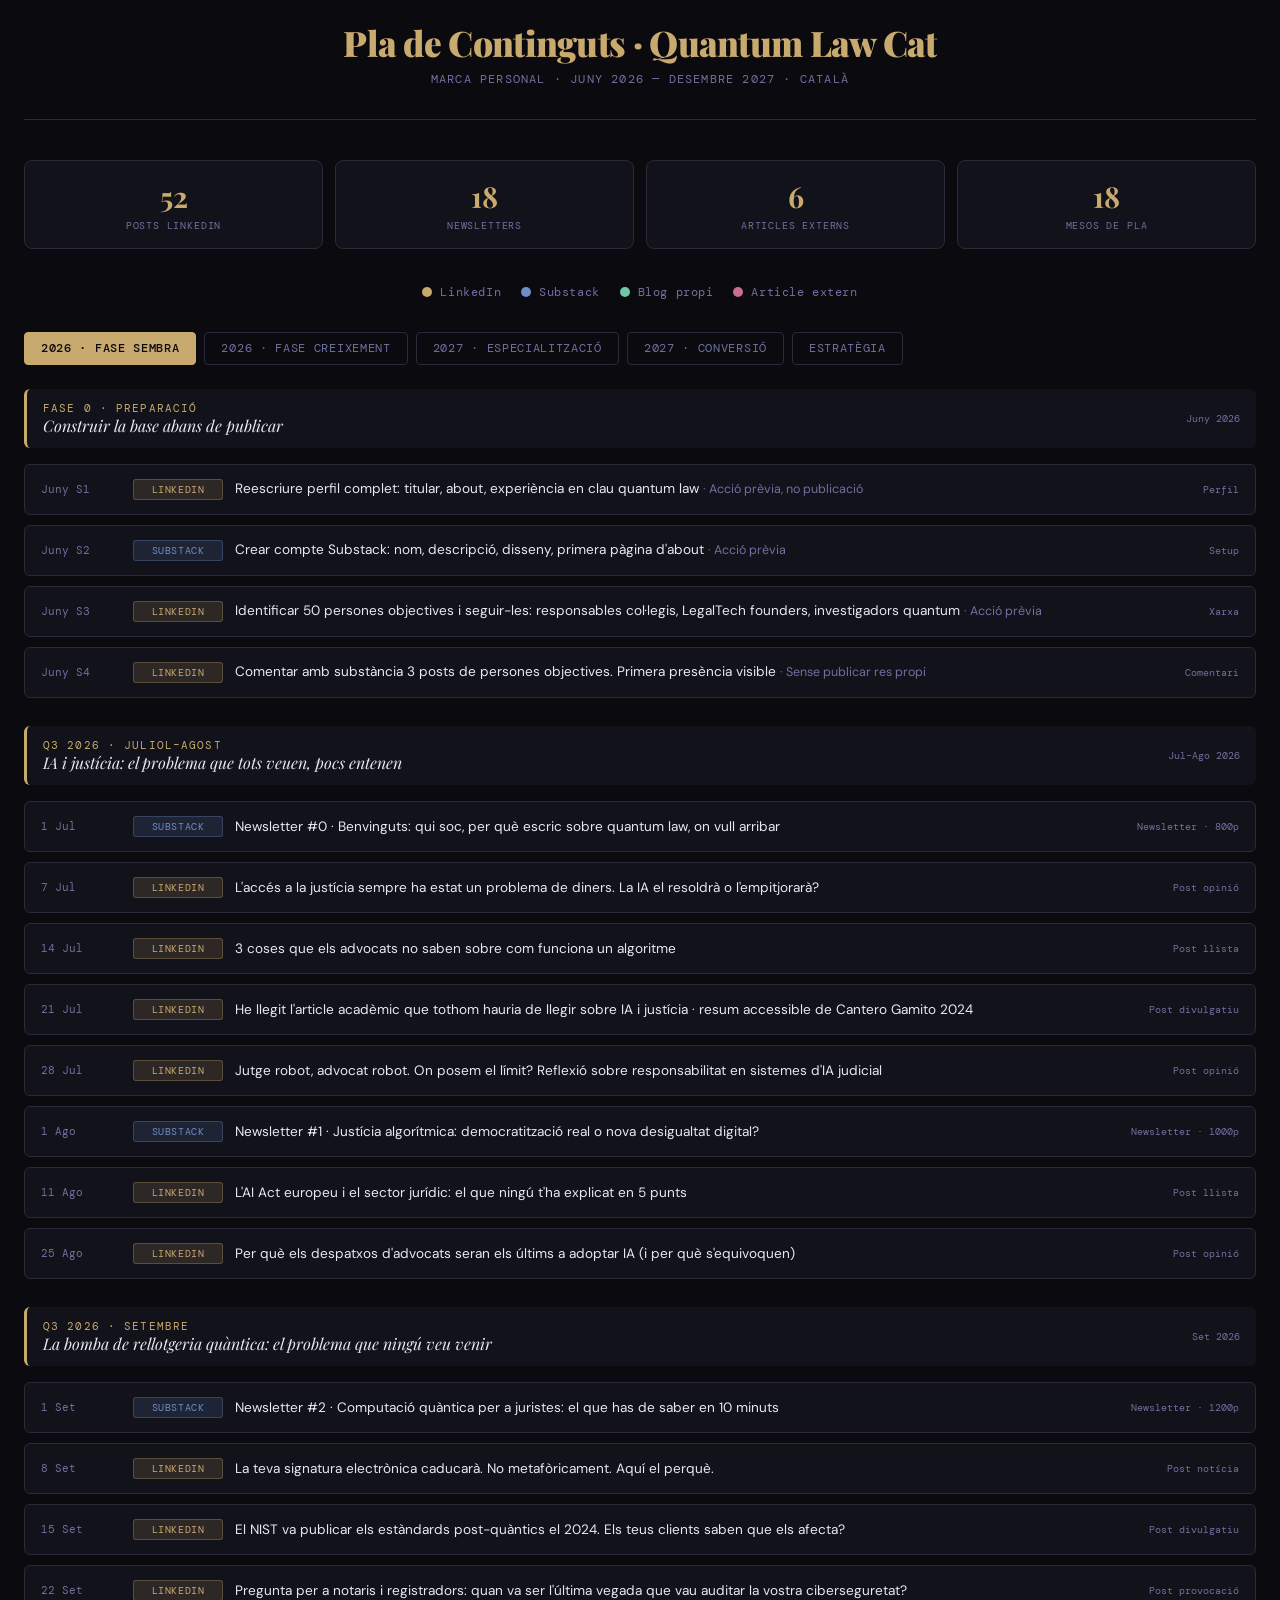
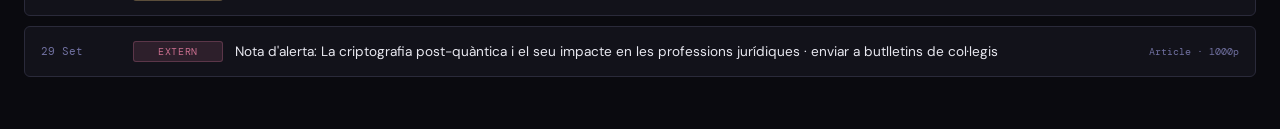
==== index.html @ 70b4c576 "Create index.html" ====
<!DOCTYPE html>
<html lang="ca">
<head>
<meta charset="UTF-8">
<style>
  @import url('https://fonts.googleapis.com/css2?family=Playfair+Display:wght@400;700;900&family=DM+Mono:wght@300;400;500&family=DM+Sans:wght@300;400;500&display=swap');

  :root {
    --bg: #0a0a0f;
    --surface: #12121a;
    --surface2: #1a1a26;
    --border: #2a2a3a;
    --accent: #c8a96e;
    --accent2: #6e8ec8;
    --accent3: #6ec8a9;
    --text: #e8e8f0;
    --text-muted: #7070a0;
    --li: #c8a96e;
    --sub: #6e8ec8;
    --blog: #6ec8a9;
    --ext: #c86e8e;
  }

  * { box-sizing: border-box; margin: 0; padding: 0; }

  body {
    background: var(--bg);
    color: var(--text);
    font-family: 'DM Sans', sans-serif;
    min-height: 100vh;
    padding: 24px;
  }

  .header {
    text-align: center;
    margin-bottom: 40px;
    padding-bottom: 32px;
    border-bottom: 1px solid var(--border);
  }

  .header h1 {
    font-family: 'Playfair Display', serif;
    font-size: 2.2rem;
    font-weight: 900;
    color: var(--accent);
    letter-spacing: -0.02em;
    line-height: 1.1;
  }

  .header p {
    font-family: 'DM Mono', monospace;
    font-size: 0.75rem;
    color: var(--text-muted);
    margin-top: 8px;
    letter-spacing: 0.1em;
    text-transform: uppercase;
  }

  /* LEGEND */
  .legend {
    display: flex;
    gap: 20px;
    flex-wrap: wrap;
    justify-content: center;
    margin-bottom: 32px;
  }

  .legend-item {
    display: flex;
    align-items: center;
    gap: 8px;
    font-family: 'DM Mono', monospace;
    font-size: 0.72rem;
    color: var(--text-muted);
    letter-spacing: 0.05em;
  }

  .legend-dot {
    width: 10px;
    height: 10px;
    border-radius: 50%;
  }

  /* STATS BAR */
  .stats {
    display: grid;
    grid-template-columns: repeat(4, 1fr);
    gap: 12px;
    margin-bottom: 36px;
  }

  .stat {
    background: var(--surface);
    border: 1px solid var(--border);
    border-radius: 8px;
    padding: 16px;
    text-align: center;
  }

  .stat-num {
    font-family: 'Playfair Display', serif;
    font-size: 1.8rem;
    font-weight: 700;
    color: var(--accent);
  }

  .stat-label {
    font-family: 'DM Mono', monospace;
    font-size: 0.65rem;
    color: var(--text-muted);
    text-transform: uppercase;
    letter-spacing: 0.08em;
    margin-top: 4px;
  }

  /* TABS */
  .tabs {
    display: flex;
    gap: 8px;
    margin-bottom: 24px;
    flex-wrap: wrap;
  }

  .tab {
    font-family: 'DM Mono', monospace;
    font-size: 0.72rem;
    padding: 8px 16px;
    border-radius: 4px;
    border: 1px solid var(--border);
    background: transparent;
    color: var(--text-muted);
    cursor: pointer;
    letter-spacing: 0.06em;
    text-transform: uppercase;
    transition: all 0.2s;
  }

  .tab:hover { border-color: var(--accent); color: var(--accent); }
  .tab.active { background: var(--accent); color: var(--bg); border-color: var(--accent); font-weight: 500; }

  /* CONTENT */
  .content { display: none; }
  .content.active { display: block; }

  /* QUARTER BLOCK */
  .quarter {
    margin-bottom: 28px;
  }

  .quarter-header {
    display: flex;
    align-items: center;
    gap: 12px;
    margin-bottom: 16px;
    padding: 12px 16px;
    background: var(--surface);
    border-radius: 6px;
    border-left: 3px solid var(--accent);
  }

  .quarter-label {
    font-family: 'DM Mono', monospace;
    font-size: 0.7rem;
    color: var(--accent);
    text-transform: uppercase;
    letter-spacing: 0.1em;
  }

  .quarter-theme {
    font-family: 'Playfair Display', serif;
    font-size: 1rem;
    color: var(--text);
    font-style: italic;
  }

  .quarter-dates {
    font-family: 'DM Mono', monospace;
    font-size: 0.65rem;
    color: var(--text-muted);
    margin-left: auto;
  }

  /* CONTENT GRID */
  .items-grid {
    display: grid;
    gap: 10px;
  }

  .item {
    background: var(--surface);
    border: 1px solid var(--border);
    border-radius: 6px;
    padding: 14px 16px;
    display: grid;
    grid-template-columns: 80px 90px 1fr auto;
    align-items: center;
    gap: 12px;
    transition: border-color 0.2s;
    cursor: default;
  }

  .item:hover { border-color: var(--accent2); }

  .item-date {
    font-family: 'DM Mono', monospace;
    font-size: 0.68rem;
    color: var(--text-muted);
    white-space: nowrap;
  }

  .channel-badge {
    font-family: 'DM Mono', monospace;
    font-size: 0.62rem;
    padding: 3px 8px;
    border-radius: 3px;
    text-transform: uppercase;
    letter-spacing: 0.06em;
    white-space: nowrap;
    text-align: center;
  }

  .ch-li { background: rgba(200,169,110,0.15); color: var(--li); border: 1px solid rgba(200,169,110,0.3); }
  .ch-sub { background: rgba(110,142,200,0.15); color: var(--sub); border: 1px solid rgba(110,142,200,0.3); }
  .ch-blog { background: rgba(110,200,169,0.15); color: var(--blog); border: 1px solid rgba(110,200,169,0.3); }
  .ch-ext { background: rgba(200,110,142,0.15); color: var(--ext); border: 1px solid rgba(200,110,142,0.3); }

  .item-title {
    font-size: 0.85rem;
    color: var(--text);
    line-height: 1.4;
  }

  .item-title em {
    font-style: normal;
    color: var(--text-muted);
    font-size: 0.78rem;
  }

  .format-tag {
    font-family: 'DM Mono', monospace;
    font-size: 0.6rem;
    color: var(--text-muted);
    text-align: right;
    white-space: nowrap;
  }

  /* STRATEGY VIEW */
  .strategy-grid {
    display: grid;
    grid-template-columns: 1fr 1fr;
    gap: 16px;
    margin-bottom: 24px;
  }

  .strategy-card {
    background: var(--surface);
    border: 1px solid var(--border);
    border-radius: 8px;
    padding: 20px;
  }

  .strategy-card h3 {
    font-family: 'Playfair Display', serif;
    font-size: 1rem;
    color: var(--accent);
    margin-bottom: 12px;
  }

  .strategy-card ul {
    list-style: none;
    display: flex;
    flex-direction: column;
    gap: 8px;
  }

  .strategy-card ul li {
    font-size: 0.82rem;
    color: var(--text);
    padding-left: 16px;
    position: relative;
    line-height: 1.5;
  }

  .strategy-card ul li::before {
    content: '→';
    position: absolute;
    left: 0;
    color: var(--accent);
    font-size: 0.75rem;
  }

  .time-block {
    background: var(--surface);
    border: 1px solid var(--border);
    border-radius: 8px;
    padding: 20px;
    margin-bottom: 16px;
  }

  .time-block h3 {
    font-family: 'Playfair Display', serif;
    font-size: 1rem;
    color: var(--accent2);
    margin-bottom: 14px;
  }

  .time-row {
    display: flex;
    align-items: center;
    gap: 12px;
    padding: 8px 0;
    border-bottom: 1px solid var(--border);
  }

  .time-row:last-child { border-bottom: none; }

  .time-day {
    font-family: 'DM Mono', monospace;
    font-size: 0.7rem;
    color: var(--accent);
    width: 80px;
    text-transform: uppercase;
    letter-spacing: 0.06em;
  }

  .time-task {
    font-size: 0.82rem;
    color: var(--text);
    flex: 1;
  }

  .time-hours {
    font-family: 'DM Mono', monospace;
    font-size: 0.68rem;
    color: var(--text-muted);
  }

  .funnel {
    background: var(--surface);
    border: 1px solid var(--border);
    border-radius: 8px;
    padding: 20px;
  }

  .funnel h3 {
    font-family: 'Playfair Display', serif;
    font-size: 1rem;
    color: var(--accent3);
    margin-bottom: 16px;
  }

  .funnel-step {
    display: flex;
    align-items: center;
    gap: 12px;
    padding: 10px 0;
  }

  .funnel-num {
    font-family: 'DM Mono', monospace;
    font-size: 0.65rem;
    color: var(--accent);
    width: 24px;
    height: 24px;
    border: 1px solid var(--accent);
    border-radius: 50%;
    display: flex;
    align-items: center;
    justify-content: center;
    flex-shrink: 0;
  }

  .funnel-text {
    font-size: 0.82rem;
    color: var(--text);
    line-height: 1.4;
  }

  .funnel-text span {
    color: var(--text-muted);
    font-size: 0.75rem;
    display: block;
  }

  .funnel-arrow {
    text-align: center;
    color: var(--text-muted);
    font-size: 0.8rem;
    padding: 2px 0 2px 36px;
  }

  @media (max-width: 700px) {
    .item { grid-template-columns: 1fr; gap: 6px; }
    .stats { grid-template-columns: repeat(2, 1fr); }
    .strategy-grid { grid-template-columns: 1fr; }
    .header h1 { font-size: 1.5rem; }
    .quarter-dates { display: none; }
  }
</style>
</head>
<body>

<div class="header">
  <h1>Pla de Continguts · Quantum Law Cat</h1>
  <p>Marca Personal · Juny 2026 — Desembre 2027 · Català</p>
</div>

<div class="stats">
  <div class="stat">
    <div class="stat-num">52</div>
    <div class="stat-label">Posts LinkedIn</div>
  </div>
  <div class="stat">
    <div class="stat-num">18</div>
    <div class="stat-label">Newsletters</div>
  </div>
  <div class="stat">
    <div class="stat-num">6</div>
    <div class="stat-label">Articles externs</div>
  </div>
  <div class="stat">
    <div class="stat-num">18</div>
    <div class="stat-label">Mesos de pla</div>
  </div>
</div>

<div class="legend">
  <div class="legend-item"><div class="legend-dot" style="background:var(--li)"></div>LinkedIn</div>
  <div class="legend-item"><div class="legend-dot" style="background:var(--sub)"></div>Substack</div>
  <div class="legend-item"><div class="legend-dot" style="background:var(--blog)"></div>Blog propi</div>
  <div class="legend-item"><div class="legend-dot" style="background:var(--ext)"></div>Article extern</div>
</div>

<div class="tabs">
  <button class="tab active" onclick="showTab('2026a')">2026 · Fase Sembra</button>
  <button class="tab" onclick="showTab('2026b')">2026 · Fase Creixement</button>
  <button class="tab" onclick="showTab('2027a')">2027 · Especialització</button>
  <button class="tab" onclick="showTab('2027b')">2027 · Conversió</button>
  <button class="tab" onclick="showTab('estrategia')">Estratègia</button>
</div>

<!-- TAB 2026a -->
<div id="tab-2026a" class="content active">

  <div class="quarter">
    <div class="quarter-header">
      <div>
        <div class="quarter-label">Fase 0 · Preparació</div>
        <div class="quarter-theme">Construir la base abans de publicar</div>
      </div>
      <div class="quarter-dates">Juny 2026</div>
    </div>
    <div class="items-grid">
      <div class="item">
        <div class="item-date">Juny S1</div>
        <div class="channel-badge ch-li">LinkedIn</div>
        <div class="item-title">Reescriure perfil complet: titular, about, experiència en clau quantum law <em>· Acció prèvia, no publicació</em></div>
        <div class="format-tag">Perfil</div>
      </div>
      <div class="item">
        <div class="item-date">Juny S2</div>
        <div class="channel-badge ch-sub">Substack</div>
        <div class="item-title">Crear compte Substack: nom, descripció, disseny, primera pàgina d'about <em>· Acció prèvia</em></div>
        <div class="format-tag">Setup</div>
      </div>
      <div class="item">
        <div class="item-date">Juny S3</div>
        <div class="channel-badge ch-li">LinkedIn</div>
        <div class="item-title">Identificar 50 persones objectives i seguir-les: responsables col·legis, LegalTech founders, investigadors quantum <em>· Acció prèvia</em></div>
        <div class="format-tag">Xarxa</div>
      </div>
      <div class="item">
        <div class="item-date">Juny S4</div>
        <div class="channel-badge ch-li">LinkedIn</div>
        <div class="item-title">Comentar amb substància 3 posts de persones objectives. Primera presència visible <em>· Sense publicar res propi</em></div>
        <div class="format-tag">Comentari</div>
      </div>
    </div>
  </div>

  <div class="quarter">
    <div class="quarter-header">
      <div>
        <div class="quarter-label">Q3 2026 · Juliol–Agost</div>
        <div class="quarter-theme">IA i justícia: el problema que tots veuen, pocs entenen</div>
      </div>
      <div class="quarter-dates">Jul–Ago 2026</div>
    </div>
    <div class="items-grid">
      <div class="item">
        <div class="item-date">1 Jul</div>
        <div class="channel-badge ch-sub">Substack</div>
        <div class="item-title">Newsletter #0 · Benvinguts: qui soc, per què escric sobre quantum law, on vull arribar</div>
        <div class="format-tag">Newsletter · 800p</div>
      </div>
      <div class="item">
        <div class="item-date">7 Jul</div>
        <div class="channel-badge ch-li">LinkedIn</div>
        <div class="item-title">L'accés a la justícia sempre ha estat un problema de diners. La IA el resoldrà o l'empitjorarà?</div>
        <div class="format-tag">Post opinió</div>
      </div>
      <div class="item">
        <div class="item-date">14 Jul</div>
        <div class="channel-badge ch-li">LinkedIn</div>
        <div class="item-title">3 coses que els advocats no saben sobre com funciona un algoritme</div>
        <div class="format-tag">Post llista</div>
      </div>
      <div class="item">
        <div class="item-date">21 Jul</div>
        <div class="channel-badge ch-li">LinkedIn</div>
        <div class="item-title">He llegit l'article acadèmic que tothom hauria de llegir sobre IA i justícia · resum accessible de Cantero Gamito 2024</div>
        <div class="format-tag">Post divulgatiu</div>
      </div>
      <div class="item">
        <div class="item-date">28 Jul</div>
        <div class="channel-badge ch-li">LinkedIn</div>
        <div class="item-title">Jutge robot, advocat robot. On posem el límit? Reflexió sobre responsabilitat en sistemes d'IA judicial</div>
        <div class="format-tag">Post opinió</div>
      </div>
      <div class="item">
        <div class="item-date">1 Ago</div>
        <div class="channel-badge ch-sub">Substack</div>
        <div class="item-title">Newsletter #1 · Justícia algorítmica: democratització real o nova desigualtat digital?</div>
        <div class="format-tag">Newsletter · 1000p</div>
      </div>
      <div class="item">
        <div class="item-date">11 Ago</div>
        <div class="channel-badge ch-li">LinkedIn</div>
        <div class="item-title">L'AI Act europeu i el sector jurídic: el que ningú t'ha explicat en 5 punts</div>
        <div class="format-tag">Post llista</div>
      </div>
      <div class="item">
        <div class="item-date">25 Ago</div>
        <div class="channel-badge ch-li">LinkedIn</div>
        <div class="item-title">Per què els despatxos d'advocats seran els últims a adoptar IA (i per què s'equivoquen)</div>
        <div class="format-tag">Post opinió</div>
      </div>
    </div>
  </div>

  <div class="quarter">
    <div class="quarter-header">
      <div>
        <div class="quarter-label">Q3 2026 · Setembre</div>
        <div class="quarter-theme">La bomba de rellotgeria quàntica: el problema que ningú veu venir</div>
      </div>
      <div class="quarter-dates">Set 2026</div>
    </div>
    <div class="items-grid">
      <div class="item">
        <div class="item-date">1 Set</div>
        <div class="channel-badge ch-sub">Substack</div>
        <div class="item-title">Newsletter #2 · Computació quàntica per a juristes: el que has de saber en 10 minuts</div>
        <div class="format-tag">Newsletter · 1200p</div>
      </div>
      <div class="item">
        <div class="item-date">8 Set</div>
        <div class="channel-badge ch-li">LinkedIn</div>
        <div class="item-title">La teva signatura electrònica caducarà. No metafòricament. Aquí el perquè.</div>
        <div class="format-tag">Post notícia</div>
      </div>
      <div class="item">
        <div class="item-date">15 Set</div>
        <div class="channel-badge ch-li">LinkedIn</div>
        <div class="item-title">El NIST va publicar els estàndards post-quàntics el 2024. Els teus clients saben que els afecta?</div>
        <div class="format-tag">Post divulgatiu</div>
      </div>
      <div class="item">
        <div class="item-date">22 Set</div>
        <div class="channel-badge ch-li">LinkedIn</div>
        <div class="item-title">Pregunta per a notaris i registradors: quan va ser l'última vegada que vau auditar la vostra ciberseguretat?</div>
        <div class="format-tag">Post provocació</div>
      </div>
      <div class="item">
        <div class="item-date">29 Set</div>
        <div class="channel-badge ch-ext">Extern</div>
        <div class="item-title">Nota d'alerta: La criptografia post-quàntica i el seu impacte en les professions jurídiques · enviar a butlletins de col·legis</div>
        <div class="format-tag">Article · 1000p</div>
      </div>
    </div>
  </div>

</div>

<!-- TAB 2026b -->
<div id="tab-2026b" class="content">

  <div class="quarter">
    <div class="quarter-header">
      <div>
        <div class="quarter-label">Q4 2026 · Octubre–Novembre</div>
        <div class="quarter-theme">Regulació europea i el marc que ningú ha connectat</div>
      </div>
      <div class="quarter-dates">Oct–Nov 2026</div>
    </div>
    <div class="items-grid">
      <div class="item">
        <div class="item-date">1 Oct</div>
        <div class="channel-badge ch-sub">Substack</div>
        <div class="item-title">Newsletter #3 · eIDAS 2.0 i la identitat digital post-quàntica: el reglament que ja prepara el futur</div>
        <div class="format-tag">Newsletter · 1200p</div>
      </div>
      <div class="item">
        <div class="item-date">6 Oct</div>
        <div class="channel-badge ch-li">LinkedIn</div>
        <div class="item-title">eIDAS 2.0 és la preparació regulatòria per al món post-quàntic. Gairebé ningú ho ha connectat.</div>
        <div class="format-tag">Post opinió</div>
      </div>
      <div class="item">
        <div class="item-date">13 Oct</div>
        <div class="channel-badge ch-li">LinkedIn</div>
        <div class="item-title">L'AI Act no parla de computació quàntica. És un error legislatiu o una oportunitat?</div>
        <div class="format-tag">Post opinió</div>
      </div>
      <div class="item">
        <div class="item-date">20 Oct</div>
        <div class="channel-badge ch-li">LinkedIn</div>
        <div class="item-title">5 startups LegalTech que no existeixen encara però haurien d'existir el 2030</div>
        <div class="format-tag">Post llista</div>
      </div>
      <div class="item">
        <div class="item-date">27 Oct</div>
        <div class="channel-badge ch-blog">Blog</div>
        <div class="item-title">Llançament blog propi · primer article: recopilació dels millors posts del Q3 2026 amb context ampliat</div>
        <div class="format-tag">Blog · 1500p</div>
      </div>
      <div class="item">
        <div class="item-date">1 Nov</div>
        <div class="channel-badge ch-sub">Substack</div>
        <div class="item-title">Newsletter #4 · Models de negoci en LegalTech quàntic: on són els diners i qui els trobarà</div>
        <div class="format-tag">Newsletter · 1200p</div>
      </div>
      <div class="item">
        <div class="item-date">10 Nov</div>
        <div class="channel-badge ch-li">LinkedIn</div>
        <div class="item-title">Litigation finance i computació quàntica: el futur de les inversions en litigis que ningú discuteix</div>
        <div class="format-tag">Post divulgatiu</div>
      </div>
      <div class="item">
        <div class="item-date">17 Nov</div>
        <div class="channel-badge ch-li">LinkedIn</div>
        <div class="item-title">La primera firma que ofereixi auditoria post-quàntica guanyarà 10 anys de ventatge competitiu</div>
        <div class="format-tag">Post predicció</div>
      </div>
      <div class="item">
        <div class="item-date">24 Nov</div>
        <div class="channel-badge ch-ext">Extern</div>
        <div class="item-title">Buits regulatoris en la transició post-quàntica europea · enviar a IDP, revistes jurídiques digitals</div>
        <div class="format-tag">Article · 1500p</div>
      </div>
    </div>
  </div>

  <div class="quarter">
    <div class="quarter-header">
      <div>
        <div class="quarter-label">Q4 2026 · Desembre</div>
        <div class="quarter-theme">Balanç i projecció: tancar l'any amb autoritat</div>
      </div>
      <div class="quarter-dates">Des 2026</div>
    </div>
    <div class="items-grid">
      <div class="item">
        <div class="item-date">1 Des</div>
        <div class="channel-badge ch-sub">Substack</div>
        <div class="item-title">Newsletter #5 · 2026 en quantum law: les 5 notícies que han canviat el sector jurídic sense que ningú se n'hagi adonat</div>
        <div class="format-tag">Newsletter · 1000p</div>
      </div>
      <div class="item">
        <div class="item-date">8 Des</div>
        <div class="channel-badge ch-li">LinkedIn</div>
        <div class="item-title">Advocat o tecnòleg? La pregunta equivocada per al 2030. El perfil que realment necessita el mercat.</div>
        <div class="format-tag">Post opinió</div>
      </div>
      <div class="item">
        <div class="item-date">15 Des</div>
        <div class="channel-badge ch-li">LinkedIn</div>
        <div class="item-title">6 mesos publicant sobre quantum law en català: el que he après sobre l'estat real del sector</div>
        <div class="format-tag">Post reflexió</div>
      </div>
      <div class="item">
        <div class="item-date">22 Des</div>
        <div class="channel-badge ch-blog">Blog</div>
        <div class="item-title">Article resum anual: Quantum Law 2026 · el mapa complet del que ha passat i el que vindrà</div>
        <div class="format-tag">Blog · 2000p</div>
      </div>
    </div>
  </div>

</div>

<!-- TAB 2027a -->
<div id="tab-2027a" class="content">

  <div class="quarter">
    <div class="quarter-header">
      <div>
        <div class="quarter-label">Q1 2027 · Gener–Març</div>
        <div class="quarter-theme">Casos pràctics i storytelling: exemples reals, no teoria</div>
      </div>
      <div class="quarter-dates">Gen–Mar 2027</div>
    </div>
    <div class="items-grid">
      <div class="item">
        <div class="item-date">5 Gen</div>
        <div class="channel-badge ch-sub">Substack</div>
        <div class="item-title">Newsletter #6 · Prediccions quantum law per al 2027: el que passarà i el que no passarà</div>
        <div class="format-tag">Newsletter · 1200p</div>
      </div>
      <div class="item">
        <div class="item-date">12 Gen</div>
        <div class="channel-badge ch-li">LinkedIn</div>
        <div class="item-title">Cas pràctic: com hauria canviat un gran concurs de creditors si hi hagués hagut due diligence quàntica</div>
        <div class="format-tag">Post cas pràctic</div>
      </div>
      <div class="item">
        <div class="item-date">19 Gen</div>
        <div class="channel-badge ch-li">LinkedIn</div>
        <div class="item-title">Vaig parlar amb un investigador de quantum computing del BSC. Aquí el que em va dir sobre el dret.</div>
        <div class="format-tag">Post entrevista</div>
      </div>
      <div class="item">
        <div class="item-date">26 Gen</div>
        <div class="channel-badge ch-li">LinkedIn</div>
        <div class="item-title">El registre de la propietat és el servei públic més vulnerable a la computació quàntica. Cap debat.</div>
        <div class="format-tag">Post tesi</div>
      </div>
      <div class="item">
        <div class="item-date">2 Feb</div>
        <div class="channel-badge ch-sub">Substack</div>
        <div class="item-title">Newsletter #7 · Cas pràctic complet: auditoria post-quàntica d'un despatx fictici pas a pas</div>
        <div class="format-tag">Newsletter · 1500p</div>
      </div>
      <div class="item">
        <div class="item-date">9 Feb</div>
        <div class="channel-badge ch-li">LinkedIn</div>
        <div class="item-title">Detecció de blanqueig de capitals amb computació quàntica: el futur del compliance financer</div>
        <div class="format-tag">Post divulgatiu</div>
      </div>
      <div class="item">
        <div class="item-date">23 Feb</div>
        <div class="channel-badge ch-ext">Extern</div>
        <div class="item-title">Article co-escrit amb investigador tècnic · primera col·laboració acadèmica formal · enviar a think tank o revista indexada</div>
        <div class="format-tag">Article · 2000p</div>
      </div>
      <div class="item">
        <div class="item-date">1 Mar</div>
        <div class="channel-badge ch-sub">Substack</div>
        <div class="item-title">Newsletter #8 · Quantum law a Europa: mapa de qui fa què i on hi ha els forats d'oportunitat</div>
        <div class="format-tag">Newsletter · 1200p</div>
      </div>
      <div class="item">
        <div class="item-date">15 Mar</div>
        <div class="channel-badge ch-li">LinkedIn</div>
        <div class="item-title">Smart contracts i computació quàntica: quan la seguretat del codi ja no depèn del codi</div>
        <div class="format-tag">Post tècnic</div>
      </div>
    </div>
  </div>

  <div class="quarter">
    <div class="quarter-header">
      <div>
        <div class="quarter-label">Q2 2027 · Abril–Juny</div>
        <div class="quarter-theme">Consolidació: primer any complet, primers resultats visibles</div>
      </div>
      <div class="quarter-dates">Abr–Jun 2027</div>
    </div>
    <div class="items-grid">
      <div class="item">
        <div class="item-date">1 Abr</div>
        <div class="channel-badge ch-sub">Substack</div>
        <div class="item-title">Newsletter #9 · Identitat digital sobirana i computació quàntica: el repte dels governs europeus</div>
        <div class="format-tag">Newsletter · 1200p</div>
      </div>
      <div class="item">
        <div class="item-date">7 Abr</div>
        <div class="channel-badge ch-li">LinkedIn</div>
        <div class="item-title">Carta oberta als col·legis d'advocats: per què heu de parlar de risc quàntic als vostres col·legiats ara</div>
        <div class="format-tag">Post carta oberta</div>
      </div>
      <div class="item">
        <div class="item-date">14 Abr</div>
        <div class="channel-badge ch-ext">Extern</div>
        <div class="item-title">Col·laboració amb butlletí d'un col·legi professional · article adaptat sobre risc quàntic per a professionals jurídics</div>
        <div class="format-tag">Article · 1000p</div>
      </div>
      <div class="item">
        <div class="item-date">1 Mai</div>
        <div class="channel-badge ch-sub">Substack</div>
        <div class="item-title">Newsletter #10 · Un any publicant sobre quantum law: el que he après i el que canvio</div>
        <div class="format-tag">Newsletter · 1000p</div>
      </div>
      <div class="item">
        <div class="item-date">12 Mai</div>
        <div class="channel-badge ch-li">LinkedIn</div>
        <div class="item-title">Les 3 preguntes que tot soci d'un despatx hauria de fer al seu proveïdor de signatura digital avui</div>
        <div class="format-tag">Post utilitat</div>
      </div>
      <div class="item">
        <div class="item-date">26 Mai</div>
        <div class="channel-badge ch-blog">Blog</div>
        <div class="item-title">Guia completa: Quantum Law per a professionals jurídics · document de referència actualitzable</div>
        <div class="format-tag">Blog · 3000p</div>
      </div>
      <div class="item">
        <div class="item-date">1 Jun</div>
        <div class="channel-badge ch-sub">Substack</div>
        <div class="item-title">Newsletter #11 · Entrevista a fons: perspectiva d'un investigador europeu en criptografia post-quàntica</div>
        <div class="format-tag">Newsletter · 1500p</div>
      </div>
    </div>
  </div>

</div>

<!-- TAB 2027b -->
<div id="tab-2027b" class="content">

  <div class="quarter">
    <div class="quarter-header">
      <div>
        <div class="quarter-label">Q3 2027 · Juliol–Setembre</div>
        <div class="quarter-theme">Pivot cap a consultoria: de creador a professional</div>
      </div>
      <div class="quarter-dates">Jul–Set 2027</div>
    </div>
    <div class="items-grid">
      <div class="item">
        <div class="item-date">1 Jul</div>
        <div class="channel-badge ch-sub">Substack</div>
        <div class="item-title">Newsletter #12 · Quantum law 2027: estat de la qüestió i el que vindrà els propers 24 mesos</div>
        <div class="format-tag">Newsletter · 1500p</div>
      </div>
      <div class="item">
        <div class="item-date">8 Jul</div>
        <div class="channel-badge ch-li">LinkedIn</div>
        <div class="item-title">Anunci: començo a assessorar despatxos i empreses sobre risc quàntic i transició post-quàntica · primer CTA públic</div>
        <div class="format-tag">Post anunci</div>
      </div>
      <div class="item">
        <div class="item-date">15 Jul</div>
        <div class="channel-badge ch-li">LinkedIn</div>
        <div class="item-title">Quin servei concret ofereixo i a qui: auditoria, formació interna, due diligence tecnològic</div>
        <div class="format-tag">Post servei</div>
      </div>
      <div class="item">
        <div class="item-date">1 Ago</div>
        <div class="channel-badge ch-sub">Substack</div>
        <div class="item-title">Newsletter #13 · Primera consultoria: el que he après assessorant un client real (sense revelar dades)</div>
        <div class="format-tag">Newsletter · 1000p</div>
      </div>
      <div class="item">
        <div class="item-date">Set</div>
        <div class="channel-badge ch-ext">Extern</div>
        <div class="item-title">Ponència o participació en jornada LegalTech d'un col·legi professional · objectiu actiu des del Q1 2027</div>
        <div class="format-tag">Esdeveniment</div>
      </div>
    </div>
  </div>

  <div class="quarter">
    <div class="quarter-header">
      <div>
        <div class="quarter-label">Q4 2027 · Octubre–Desembre</div>
        <div class="quarter-theme">Consultoria llançada, startup en disseny</div>
      </div>
      <div class="quarter-dates">Oct–Des 2027</div>
    </div>
    <div class="items-grid">
      <div class="item">
        <div class="item-date">Oct</div>
        <div class="channel-badge ch-sub">Substack</div>
        <div class="item-title">Newsletter #14–16 · Sèrie: Els 3 errors que cometen els despatxos davant el risc quàntic · una per mes</div>
        <div class="format-tag">Sèrie · 3 entregues</div>
      </div>
      <div class="item">
        <div class="item-date">Nov</div>
        <div class="channel-badge ch-li">LinkedIn</div>
        <div class="item-title">Contingut regular 2 posts/setmana + casos reals anonimitzats de la consultoria com a contingut</div>
        <div class="format-tag">Cadència regular</div>
      </div>
      <div class="item">
        <div class="item-date">Des</div>
        <div class="channel-badge ch-ext">Extern</div>
        <div class="item-title">Article anual de referència · Quantum Law a Catalunya 2027 · enviar a El Nacional, VilaWeb tecnologia, o revista jurídica</div>
        <div class="format-tag">Article · 2000p</div>
      </div>
      <div class="item">
        <div class="item-date">31 Des</div>
        <div class="channel-badge ch-sub">Substack</div>
        <div class="item-title">Newsletter #17–18 · Balanç 2027 i full de ruta 2028: de consultoria a startup · anunci públic dels propers passos</div>
        <div class="format-tag">Newsletter tancament</div>
      </div>
    </div>
  </div>

</div>

<!-- TAB ESTRATEGIA -->
<div id="tab-estrategia" class="content">

  <div class="strategy-grid">
    <div class="strategy-card">
      <h3>Principis editorials</h3>
      <ul>
        <li>Escriu sempre per a l'advocat de 50 anys que no sap res de quantum però intueix que hauria de preocupar-s'hi</li>
        <li>Una idea per peça. Mai dos temes al mateix post.</li>
        <li>La pregunta és millor que l'afirmació. Els títols interrogatius generen més interacció.</li>
        <li>Cita i etiqueta: cada article referencia investigadors, empreses o institucions reals</li>
        <li>No persegueixis viralitat. Persegueix consistència.</li>
        <li>Cada newsletter aprofundeix el millor post del mes. No reinventes: redistribueix.</li>
      </ul>
    </div>
    <div class="strategy-card">
      <h3>Regla del 3-1 mensual</h3>
      <ul>
        <li>3 posts LinkedIn basats en novetats o notícies del sector → baixa fricció, alt valor</li>
        <li>1 post LinkedIn d'opinió o predicció pròpia → aquí construeixes autoritat real</li>
        <li>1 newsletter mensual → aprofundeix o connecta dos temes del mes</li>
        <li>1 article extern per trimestre → credibilitat i citabilitat externa</li>
        <li>1 article de blog per trimestre → actiu SEO propi i document de referència</li>
      </ul>
    </div>
  </div>

  <div class="time-block">
    <h3>Distribució setmanal de les 5+ hores</h3>
    <div class="time-row">
      <div class="time-day">Dilluns</div>
      <div class="time-task">Lectura i investigació: novetats quantum law, regulació europea, LegalTech · alimenta els propers posts</div>
      <div class="time-hours">1h</div>
    </div>
    <div class="time-row">
      <div class="time-day">Dimecres</div>
      <div class="time-task">Redacció post LinkedIn setmanal #1 + comentaris en profunditat a 2-3 persones objectives</div>
      <div class="time-hours">1.5h</div>
    </div>
    <div class="time-row">
      <div class="time-day">Divendres</div>
      <div class="time-task">Redacció post LinkedIn setmanal #2 · setmanes de newsletter: redacció esborrany (2h extra)</div>
      <div class="time-hours">1.5h</div>
    </div>
    <div class="time-row">
      <div class="time-day">Dissabte</div>
      <div class="time-task">Contingut de llarg recorregut: articles de blog, articles externs, newslette final · només cal un dissabte al mes</div>
      <div class="time-hours">1h+</div>
    </div>
  </div>

  <div class="funnel">
    <h3>El funnel cap a la consultoria</h3>
    <div class="funnel-step">
      <div class="funnel-num">1</div>
      <div class="funnel-text">LinkedIn + Substack + Blog <span>Contingut consistent que construeix autoritat temàtica</span></div>
    </div>
    <div class="funnel-arrow">↓</div>
    <div class="funnel-step">
      <div class="funnel-num">2</div>
      <div class="funnel-text">Audiència qualificada (200–500 persones del sector) <span>No seguidors genèrics: responsables de col·legis, socis de despatxos, directius compliance</span></div>
    </div>
    <div class="funnel-arrow">↓</div>
    <div class="funnel-step">
      <div class="funnel-num">3</div>
      <div class="funnel-text">Col·laboració amb col·legis i articles externs <span>Credibilitat validada per tercers, URL citable quan et presentes</span></div>
    </div>
    <div class="funnel-arrow">↓</div>
    <div class="funnel-step">
      <div class="funnel-num">4</div>
      <div class="funnel-text">Primera consulta o encàrrec puntual <span>Arriba de quelcom que t'ha llegit durant mesos, no d'un anunci</span></div>
    </div>
    <div class="funnel-arrow">↓</div>
    <div class="funnel-step">
      <div class="funnel-num">5</div>
      <div class="funnel-text">Consultoria llançada (Q3 2027) → Startup dissenyada (2028) <span>Casos d'èxit documentats que validen el model davant inversors</span></div>
    </div>
  </div>

</div>

<script>
function showTab(name) {
  document.querySelectorAll('.content').forEach(el => el.classList.remove('active'));
  document.querySelectorAll('.tab').forEach(el => el.classList.remove('active'));
  document.getElementById('tab-' + name).classList.add('active');
  event.target.classList.add('active');
}
</script>

</body>
</html>
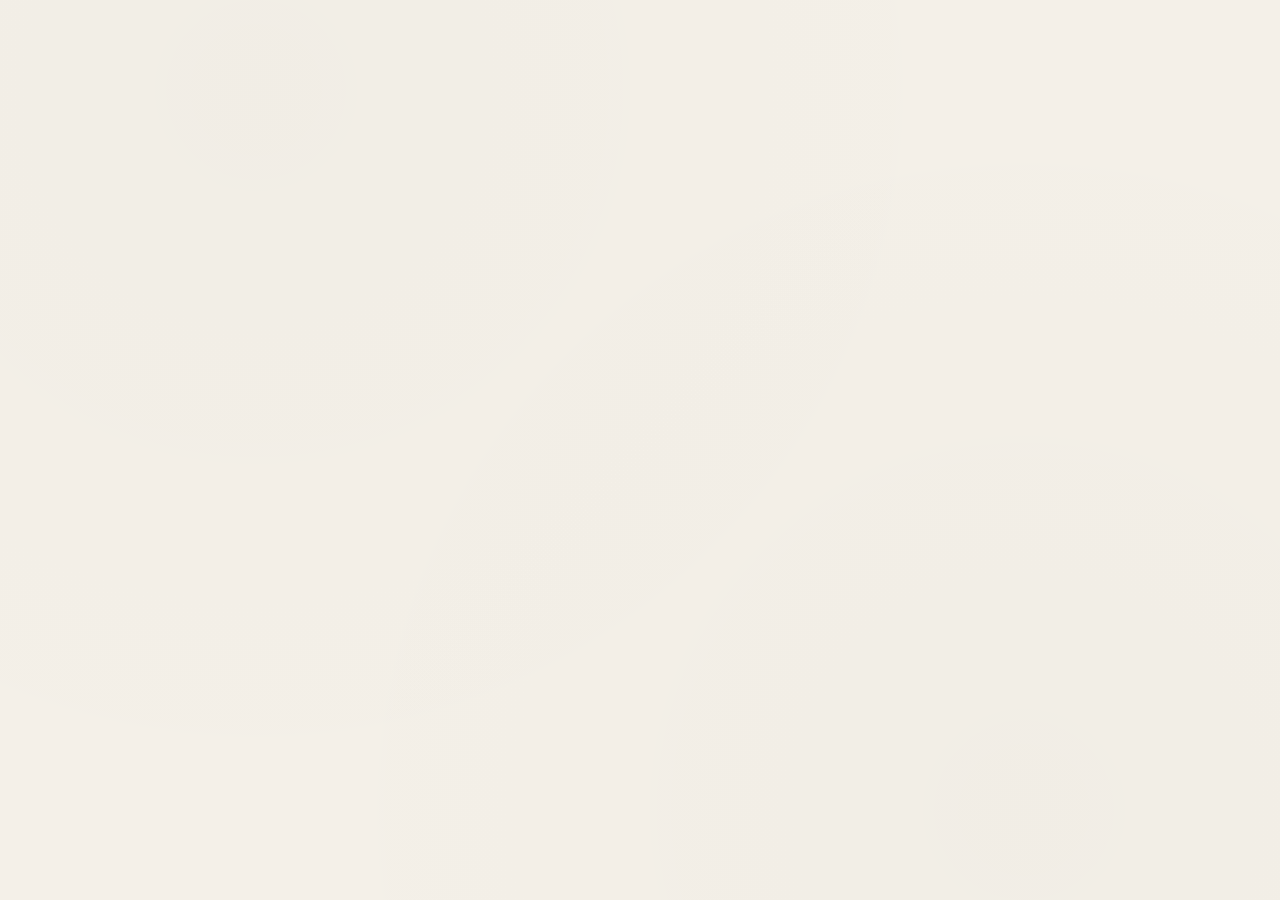
==== commit 65194e3a: "perso1" ====
--- a/index.html
+++ b/index.html
@@ -1,991 +1,32 @@
-<!DOCTYPE html>
+<!doctype html>
 <html lang="ca">
 <head>
-<meta charset="UTF-8">
-<style>
-  @import url('https://fonts.googleapis.com/css2?family=Playfair+Display:wght@400;700;900&family=DM+Mono:wght@300;400;500&family=DM+Sans:wght@300;400;500&display=swap');
+  <meta charset="utf-8" />
+  <meta name="viewport" content="width=device-width, initial-scale=1" />
+  <title>Ius Quanticum — quadern de dret, tecnologia i criteri</title>
+  <meta name="description" content="Ius Quanticum és un espai editorial sobre dret, tecnologia i cultura crítica, amb notes, assajos i projectes en curs." />
 
-  :root {
-    --bg: #0a0a0f;
-    --surface: #12121a;
-    --surface2: #1a1a26;
-    --border: #2a2a3a;
-    --accent: #c8a96e;
-    --accent2: #6e8ec8;
-    --accent3: #6ec8a9;
-    --text: #e8e8f0;
-    --text-muted: #7070a0;
-    --li: #c8a96e;
-    --sub: #6e8ec8;
-    --blog: #6ec8a9;
-    --ext: #c86e8e;
-  }
+  <link rel="preconnect" href="https://fonts.googleapis.com" />
+  <link rel="preconnect" href="https://fonts.gstatic.com" crossorigin />
+  <link href="https://fonts.googleapis.com/css2?family=Newsreader:ital,opsz,wght@0,6..72,300..700;1,6..72,300..700&family=Instrument+Serif:ital@0;1&family=Fraunces:ital,opsz,wght@0,9..144,300..700;1,9..144,300..700&family=EB+Garamond:ital,wght@0,400..700;1,400..700&family=Playfair+Display:ital,wght@0,400..700;1,400..700&family=JetBrains+Mono:wght@400;500&display=swap" rel="stylesheet" />
 
-  * { box-sizing: border-box; margin: 0; padding: 0; }
+  <link rel="stylesheet" href="styles.css" />
 
-  body {
-    background: var(--bg);
-    color: var(--text);
-    font-family: 'DM Sans', sans-serif;
-    min-height: 100vh;
-    padding: 24px;
-  }
-
-  .header {
-    text-align: center;
-    margin-bottom: 40px;
-    padding-bottom: 32px;
-    border-bottom: 1px solid var(--border);
-  }
-
-  .header h1 {
-    font-family: 'Playfair Display', serif;
-    font-size: 2.2rem;
-    font-weight: 900;
-    color: var(--accent);
-    letter-spacing: -0.02em;
-    line-height: 1.1;
-  }
-
-  .header p {
-    font-family: 'DM Mono', monospace;
-    font-size: 0.75rem;
-    color: var(--text-muted);
-    margin-top: 8px;
-    letter-spacing: 0.1em;
-    text-transform: uppercase;
-  }
-
-  /* LEGEND */
-  .legend {
-    display: flex;
-    gap: 20px;
-    flex-wrap: wrap;
-    justify-content: center;
-    margin-bottom: 32px;
-  }
-
-  .legend-item {
-    display: flex;
-    align-items: center;
-    gap: 8px;
-    font-family: 'DM Mono', monospace;
-    font-size: 0.72rem;
-    color: var(--text-muted);
-    letter-spacing: 0.05em;
-  }
-
-  .legend-dot {
-    width: 10px;
-    height: 10px;
-    border-radius: 50%;
-  }
-
-  /* STATS BAR */
-  .stats {
-    display: grid;
-    grid-template-columns: repeat(4, 1fr);
-    gap: 12px;
-    margin-bottom: 36px;
-  }
-
-  .stat {
-    background: var(--surface);
-    border: 1px solid var(--border);
-    border-radius: 8px;
-    padding: 16px;
-    text-align: center;
-  }
-
-  .stat-num {
-    font-family: 'Playfair Display', serif;
-    font-size: 1.8rem;
-    font-weight: 700;
-    color: var(--accent);
-  }
-
-  .stat-label {
-    font-family: 'DM Mono', monospace;
-    font-size: 0.65rem;
-    color: var(--text-muted);
-    text-transform: uppercase;
-    letter-spacing: 0.08em;
-    margin-top: 4px;
-  }
-
-  /* TABS */
-  .tabs {
-    display: flex;
-    gap: 8px;
-    margin-bottom: 24px;
-    flex-wrap: wrap;
-  }
-
-  .tab {
-    font-family: 'DM Mono', monospace;
-    font-size: 0.72rem;
-    padding: 8px 16px;
-    border-radius: 4px;
-    border: 1px solid var(--border);
-    background: transparent;
-    color: var(--text-muted);
-    cursor: pointer;
-    letter-spacing: 0.06em;
-    text-transform: uppercase;
-    transition: all 0.2s;
-  }
-
-  .tab:hover { border-color: var(--accent); color: var(--accent); }
-  .tab.active { background: var(--accent); color: var(--bg); border-color: var(--accent); font-weight: 500; }
-
-  /* CONTENT */
-  .content { display: none; }
-  .content.active { display: block; }
-
-  /* QUARTER BLOCK */
-  .quarter {
-    margin-bottom: 28px;
-  }
-
-  .quarter-header {
-    display: flex;
-    align-items: center;
-    gap: 12px;
-    margin-bottom: 16px;
-    padding: 12px 16px;
-    background: var(--surface);
-    border-radius: 6px;
-    border-left: 3px solid var(--accent);
-  }
-
-  .quarter-label {
-    font-family: 'DM Mono', monospace;
-    font-size: 0.7rem;
-    color: var(--accent);
-    text-transform: uppercase;
-    letter-spacing: 0.1em;
-  }
-
-  .quarter-theme {
-    font-family: 'Playfair Display', serif;
-    font-size: 1rem;
-    color: var(--text);
-    font-style: italic;
-  }
-
-  .quarter-dates {
-    font-family: 'DM Mono', monospace;
-    font-size: 0.65rem;
-    color: var(--text-muted);
-    margin-left: auto;
-  }
-
-  /* CONTENT GRID */
-  .items-grid {
-    display: grid;
-    gap: 10px;
-  }
-
-  .item {
-    background: var(--surface);
-    border: 1px solid var(--border);
-    border-radius: 6px;
-    padding: 14px 16px;
-    display: grid;
-    grid-template-columns: 80px 90px 1fr auto;
-    align-items: center;
-    gap: 12px;
-    transition: border-color 0.2s;
-    cursor: default;
-  }
-
-  .item:hover { border-color: var(--accent2); }
-
-  .item-date {
-    font-family: 'DM Mono', monospace;
-    font-size: 0.68rem;
-    color: var(--text-muted);
-    white-space: nowrap;
-  }
-
-  .channel-badge {
-    font-family: 'DM Mono', monospace;
-    font-size: 0.62rem;
-    padding: 3px 8px;
-    border-radius: 3px;
-    text-transform: uppercase;
-    letter-spacing: 0.06em;
-    white-space: nowrap;
-    text-align: center;
-  }
-
-  .ch-li { background: rgba(200,169,110,0.15); color: var(--li); border: 1px solid rgba(200,169,110,0.3); }
-  .ch-sub { background: rgba(110,142,200,0.15); color: var(--sub); border: 1px solid rgba(110,142,200,0.3); }
-  .ch-blog { background: rgba(110,200,169,0.15); color: var(--blog); border: 1px solid rgba(110,200,169,0.3); }
-  .ch-ext { background: rgba(200,110,142,0.15); color: var(--ext); border: 1px solid rgba(200,110,142,0.3); }
-
-  .item-title {
-    font-size: 0.85rem;
-    color: var(--text);
-    line-height: 1.4;
-  }
-
-  .item-title em {
-    font-style: normal;
-    color: var(--text-muted);
-    font-size: 0.78rem;
-  }
-
-  .format-tag {
-    font-family: 'DM Mono', monospace;
-    font-size: 0.6rem;
-    color: var(--text-muted);
-    text-align: right;
-    white-space: nowrap;
-  }
-
-  /* STRATEGY VIEW */
-  .strategy-grid {
-    display: grid;
-    grid-template-columns: 1fr 1fr;
-    gap: 16px;
-    margin-bottom: 24px;
-  }
-
-  .strategy-card {
-    background: var(--surface);
-    border: 1px solid var(--border);
-    border-radius: 8px;
-    padding: 20px;
-  }
-
-  .strategy-card h3 {
-    font-family: 'Playfair Display', serif;
-    font-size: 1rem;
-    color: var(--accent);
-    margin-bottom: 12px;
-  }
-
-  .strategy-card ul {
-    list-style: none;
-    display: flex;
-    flex-direction: column;
-    gap: 8px;
-  }
-
-  .strategy-card ul li {
-    font-size: 0.82rem;
-    color: var(--text);
-    padding-left: 16px;
-    position: relative;
-    line-height: 1.5;
-  }
-
-  .strategy-card ul li::before {
-    content: '→';
-    position: absolute;
-    left: 0;
-    color: var(--accent);
-    font-size: 0.75rem;
-  }
-
-  .time-block {
-    background: var(--surface);
-    border: 1px solid var(--border);
-    border-radius: 8px;
-    padding: 20px;
-    margin-bottom: 16px;
-  }
-
-  .time-block h3 {
-    font-family: 'Playfair Display', serif;
-    font-size: 1rem;
-    color: var(--accent2);
-    margin-bottom: 14px;
-  }
-
-  .time-row {
-    display: flex;
-    align-items: center;
-    gap: 12px;
-    padding: 8px 0;
-    border-bottom: 1px solid var(--border);
-  }
-
-  .time-row:last-child { border-bottom: none; }
-
-  .time-day {
-    font-family: 'DM Mono', monospace;
-    font-size: 0.7rem;
-    color: var(--accent);
-    width: 80px;
-    text-transform: uppercase;
-    letter-spacing: 0.06em;
-  }
-
-  .time-task {
-    font-size: 0.82rem;
-    color: var(--text);
-    flex: 1;
-  }
-
-  .time-hours {
-    font-family: 'DM Mono', monospace;
-    font-size: 0.68rem;
-    color: var(--text-muted);
-  }
-
-  .funnel {
-    background: var(--surface);
-    border: 1px solid var(--border);
-    border-radius: 8px;
-    padding: 20px;
-  }
-
-  .funnel h3 {
-    font-family: 'Playfair Display', serif;
-    font-size: 1rem;
-    color: var(--accent3);
-    margin-bottom: 16px;
-  }
-
-  .funnel-step {
-    display: flex;
-    align-items: center;
-    gap: 12px;
-    padding: 10px 0;
-  }
-
-  .funnel-num {
-    font-family: 'DM Mono', monospace;
-    font-size: 0.65rem;
-    color: var(--accent);
-    width: 24px;
-    height: 24px;
-    border: 1px solid var(--accent);
-    border-radius: 50%;
-    display: flex;
-    align-items: center;
-    justify-content: center;
-    flex-shrink: 0;
-  }
-
-  .funnel-text {
-    font-size: 0.82rem;
-    color: var(--text);
-    line-height: 1.4;
-  }
-
-  .funnel-text span {
-    color: var(--text-muted);
-    font-size: 0.75rem;
-    display: block;
-  }
-
-  .funnel-arrow {
-    text-align: center;
-    color: var(--text-muted);
-    font-size: 0.8rem;
-    padding: 2px 0 2px 36px;
-  }
-
-  @media (max-width: 700px) {
-    .item { grid-template-columns: 1fr; gap: 6px; }
-    .stats { grid-template-columns: repeat(2, 1fr); }
-    .strategy-grid { grid-template-columns: 1fr; }
-    .header h1 { font-size: 1.5rem; }
-    .quarter-dates { display: none; }
-  }
-</style>
+  <script src="https://unpkg.com/react@18.3.1/umd/react.development.js" integrity="sha384-hD6/rw4ppMLGNu3tX5cjIb+uRZ7UkRJ6BPkLpg4hAu/6onKUg4lLsHAs9EBPT82L" crossorigin="anonymous"></script>
+  <script src="https://unpkg.com/react-dom@18.3.1/umd/react-dom.development.js" integrity="sha384-u6aeetuaXnQ38mYT8rp6sbXaQe3NL9t+IBXmnYxwkUI2Hw4bsp2Wvmx4yRQF1uAm" crossorigin="anonymous"></script>
+  <script src="https://unpkg.com/@babel/standalone@7.29.0/babel.min.js" integrity="sha384-m08KidiNqLdpJqLq95G/LEi8Qvjl/xUYll3QILypMoQ65QorJ9Lvtp2RXYGBFj1y" crossorigin="anonymous"></script>
 </head>
 <body>
+  <div id="root"></div>
 
-<div class="header">
-  <h1>Pla de Continguts · Quantum Law Cat</h1>
-  <p>Marca Personal · Juny 2026 — Desembre 2027 · Català</p>
-</div>
-
-<div class="stats">
-  <div class="stat">
-    <div class="stat-num">52</div>
-    <div class="stat-label">Posts LinkedIn</div>
-  </div>
-  <div class="stat">
-    <div class="stat-num">18</div>
-    <div class="stat-label">Newsletters</div>
-  </div>
-  <div class="stat">
-    <div class="stat-num">6</div>
-    <div class="stat-label">Articles externs</div>
-  </div>
-  <div class="stat">
-    <div class="stat-num">18</div>
-    <div class="stat-label">Mesos de pla</div>
-  </div>
-</div>
-
-<div class="legend">
-  <div class="legend-item"><div class="legend-dot" style="background:var(--li)"></div>LinkedIn</div>
-  <div class="legend-item"><div class="legend-dot" style="background:var(--sub)"></div>Substack</div>
-  <div class="legend-item"><div class="legend-dot" style="background:var(--blog)"></div>Blog propi</div>
-  <div class="legend-item"><div class="legend-dot" style="background:var(--ext)"></div>Article extern</div>
-</div>
-
-<div class="tabs">
-  <button class="tab active" onclick="showTab('2026a')">2026 · Fase Sembra</button>
-  <button class="tab" onclick="showTab('2026b')">2026 · Fase Creixement</button>
-  <button class="tab" onclick="showTab('2027a')">2027 · Especialització</button>
-  <button class="tab" onclick="showTab('2027b')">2027 · Conversió</button>
-  <button class="tab" onclick="showTab('estrategia')">Estratègia</button>
-</div>
-
-<!-- TAB 2026a -->
-<div id="tab-2026a" class="content active">
-
-  <div class="quarter">
-    <div class="quarter-header">
-      <div>
-        <div class="quarter-label">Fase 0 · Preparació</div>
-        <div class="quarter-theme">Construir la base abans de publicar</div>
-      </div>
-      <div class="quarter-dates">Juny 2026</div>
-    </div>
-    <div class="items-grid">
-      <div class="item">
-        <div class="item-date">Juny S1</div>
-        <div class="channel-badge ch-li">LinkedIn</div>
-        <div class="item-title">Reescriure perfil complet: titular, about, experiència en clau quantum law <em>· Acció prèvia, no publicació</em></div>
-        <div class="format-tag">Perfil</div>
-      </div>
-      <div class="item">
-        <div class="item-date">Juny S2</div>
-        <div class="channel-badge ch-sub">Substack</div>
-        <div class="item-title">Crear compte Substack: nom, descripció, disseny, primera pàgina d'about <em>· Acció prèvia</em></div>
-        <div class="format-tag">Setup</div>
-      </div>
-      <div class="item">
-        <div class="item-date">Juny S3</div>
-        <div class="channel-badge ch-li">LinkedIn</div>
-        <div class="item-title">Identificar 50 persones objectives i seguir-les: responsables col·legis, LegalTech founders, investigadors quantum <em>· Acció prèvia</em></div>
-        <div class="format-tag">Xarxa</div>
-      </div>
-      <div class="item">
-        <div class="item-date">Juny S4</div>
-        <div class="channel-badge ch-li">LinkedIn</div>
-        <div class="item-title">Comentar amb substància 3 posts de persones objectives. Primera presència visible <em>· Sense publicar res propi</em></div>
-        <div class="format-tag">Comentari</div>
-      </div>
-    </div>
-  </div>
-
-  <div class="quarter">
-    <div class="quarter-header">
-      <div>
-        <div class="quarter-label">Q3 2026 · Juliol–Agost</div>
-        <div class="quarter-theme">IA i justícia: el problema que tots veuen, pocs entenen</div>
-      </div>
-      <div class="quarter-dates">Jul–Ago 2026</div>
-    </div>
-    <div class="items-grid">
-      <div class="item">
-        <div class="item-date">1 Jul</div>
-        <div class="channel-badge ch-sub">Substack</div>
-        <div class="item-title">Newsletter #0 · Benvinguts: qui soc, per què escric sobre quantum law, on vull arribar</div>
-        <div class="format-tag">Newsletter · 800p</div>
-      </div>
-      <div class="item">
-        <div class="item-date">7 Jul</div>
-        <div class="channel-badge ch-li">LinkedIn</div>
-        <div class="item-title">L'accés a la justícia sempre ha estat un problema de diners. La IA el resoldrà o l'empitjorarà?</div>
-        <div class="format-tag">Post opinió</div>
-      </div>
-      <div class="item">
-        <div class="item-date">14 Jul</div>
-        <div class="channel-badge ch-li">LinkedIn</div>
-        <div class="item-title">3 coses que els advocats no saben sobre com funciona un algoritme</div>
-        <div class="format-tag">Post llista</div>
-      </div>
-      <div class="item">
-        <div class="item-date">21 Jul</div>
-        <div class="channel-badge ch-li">LinkedIn</div>
-        <div class="item-title">He llegit l'article acadèmic que tothom hauria de llegir sobre IA i justícia · resum accessible de Cantero Gamito 2024</div>
-        <div class="format-tag">Post divulgatiu</div>
-      </div>
-      <div class="item">
-        <div class="item-date">28 Jul</div>
-        <div class="channel-badge ch-li">LinkedIn</div>
-        <div class="item-title">Jutge robot, advocat robot. On posem el límit? Reflexió sobre responsabilitat en sistemes d'IA judicial</div>
-        <div class="format-tag">Post opinió</div>
-      </div>
-      <div class="item">
-        <div class="item-date">1 Ago</div>
-        <div class="channel-badge ch-sub">Substack</div>
-        <div class="item-title">Newsletter #1 · Justícia algorítmica: democratització real o nova desigualtat digital?</div>
-        <div class="format-tag">Newsletter · 1000p</div>
-      </div>
-      <div class="item">
-        <div class="item-date">11 Ago</div>
-        <div class="channel-badge ch-li">LinkedIn</div>
-        <div class="item-title">L'AI Act europeu i el sector jurídic: el que ningú t'ha explicat en 5 punts</div>
-        <div class="format-tag">Post llista</div>
-      </div>
-      <div class="item">
-        <div class="item-date">25 Ago</div>
-        <div class="channel-badge ch-li">LinkedIn</div>
-        <div class="item-title">Per què els despatxos d'advocats seran els últims a adoptar IA (i per què s'equivoquen)</div>
-        <div class="format-tag">Post opinió</div>
-      </div>
-    </div>
-  </div>
-
-  <div class="quarter">
-    <div class="quarter-header">
-      <div>
-        <div class="quarter-label">Q3 2026 · Setembre</div>
-        <div class="quarter-theme">La bomba de rellotgeria quàntica: el problema que ningú veu venir</div>
-      </div>
-      <div class="quarter-dates">Set 2026</div>
-    </div>
-    <div class="items-grid">
-      <div class="item">
-        <div class="item-date">1 Set</div>
-        <div class="channel-badge ch-sub">Substack</div>
-        <div class="item-title">Newsletter #2 · Computació quàntica per a juristes: el que has de saber en 10 minuts</div>
-        <div class="format-tag">Newsletter · 1200p</div>
-      </div>
-      <div class="item">
-        <div class="item-date">8 Set</div>
-        <div class="channel-badge ch-li">LinkedIn</div>
-        <div class="item-title">La teva signatura electrònica caducarà. No metafòricament. Aquí el perquè.</div>
-        <div class="format-tag">Post notícia</div>
-      </div>
-      <div class="item">
-        <div class="item-date">15 Set</div>
-        <div class="channel-badge ch-li">LinkedIn</div>
-        <div class="item-title">El NIST va publicar els estàndards post-quàntics el 2024. Els teus clients saben que els afecta?</div>
-        <div class="format-tag">Post divulgatiu</div>
-      </div>
-      <div class="item">
-        <div class="item-date">22 Set</div>
-        <div class="channel-badge ch-li">LinkedIn</div>
-        <div class="item-title">Pregunta per a notaris i registradors: quan va ser l'última vegada que vau auditar la vostra ciberseguretat?</div>
-        <div class="format-tag">Post provocació</div>
-      </div>
-      <div class="item">
-        <div class="item-date">29 Set</div>
-        <div class="channel-badge ch-ext">Extern</div>
-        <div class="item-title">Nota d'alerta: La criptografia post-quàntica i el seu impacte en les professions jurídiques · enviar a butlletins de col·legis</div>
-        <div class="format-tag">Article · 1000p</div>
-      </div>
-    </div>
-  </div>
-
-</div>
-
-<!-- TAB 2026b -->
-<div id="tab-2026b" class="content">
-
-  <div class="quarter">
-    <div class="quarter-header">
-      <div>
-        <div class="quarter-label">Q4 2026 · Octubre–Novembre</div>
-        <div class="quarter-theme">Regulació europea i el marc que ningú ha connectat</div>
-      </div>
-      <div class="quarter-dates">Oct–Nov 2026</div>
-    </div>
-    <div class="items-grid">
-      <div class="item">
-        <div class="item-date">1 Oct</div>
-        <div class="channel-badge ch-sub">Substack</div>
-        <div class="item-title">Newsletter #3 · eIDAS 2.0 i la identitat digital post-quàntica: el reglament que ja prepara el futur</div>
-        <div class="format-tag">Newsletter · 1200p</div>
-      </div>
-      <div class="item">
-        <div class="item-date">6 Oct</div>
-        <div class="channel-badge ch-li">LinkedIn</div>
-        <div class="item-title">eIDAS 2.0 és la preparació regulatòria per al món post-quàntic. Gairebé ningú ho ha connectat.</div>
-        <div class="format-tag">Post opinió</div>
-      </div>
-      <div class="item">
-        <div class="item-date">13 Oct</div>
-        <div class="channel-badge ch-li">LinkedIn</div>
-        <div class="item-title">L'AI Act no parla de computació quàntica. És un error legislatiu o una oportunitat?</div>
-        <div class="format-tag">Post opinió</div>
-      </div>
-      <div class="item">
-        <div class="item-date">20 Oct</div>
-        <div class="channel-badge ch-li">LinkedIn</div>
-        <div class="item-title">5 startups LegalTech que no existeixen encara però haurien d'existir el 2030</div>
-        <div class="format-tag">Post llista</div>
-      </div>
-      <div class="item">
-        <div class="item-date">27 Oct</div>
-        <div class="channel-badge ch-blog">Blog</div>
-        <div class="item-title">Llançament blog propi · primer article: recopilació dels millors posts del Q3 2026 amb context ampliat</div>
-        <div class="format-tag">Blog · 1500p</div>
-      </div>
-      <div class="item">
-        <div class="item-date">1 Nov</div>
-        <div class="channel-badge ch-sub">Substack</div>
-        <div class="item-title">Newsletter #4 · Models de negoci en LegalTech quàntic: on són els diners i qui els trobarà</div>
-        <div class="format-tag">Newsletter · 1200p</div>
-      </div>
-      <div class="item">
-        <div class="item-date">10 Nov</div>
-        <div class="channel-badge ch-li">LinkedIn</div>
-        <div class="item-title">Litigation finance i computació quàntica: el futur de les inversions en litigis que ningú discuteix</div>
-        <div class="format-tag">Post divulgatiu</div>
-      </div>
-      <div class="item">
-        <div class="item-date">17 Nov</div>
-        <div class="channel-badge ch-li">LinkedIn</div>
-        <div class="item-title">La primera firma que ofereixi auditoria post-quàntica guanyarà 10 anys de ventatge competitiu</div>
-        <div class="format-tag">Post predicció</div>
-      </div>
-      <div class="item">
-        <div class="item-date">24 Nov</div>
-        <div class="channel-badge ch-ext">Extern</div>
-        <div class="item-title">Buits regulatoris en la transició post-quàntica europea · enviar a IDP, revistes jurídiques digitals</div>
-        <div class="format-tag">Article · 1500p</div>
-      </div>
-    </div>
-  </div>
-
-  <div class="quarter">
-    <div class="quarter-header">
-      <div>
-        <div class="quarter-label">Q4 2026 · Desembre</div>
-        <div class="quarter-theme">Balanç i projecció: tancar l'any amb autoritat</div>
-      </div>
-      <div class="quarter-dates">Des 2026</div>
-    </div>
-    <div class="items-grid">
-      <div class="item">
-        <div class="item-date">1 Des</div>
-        <div class="channel-badge ch-sub">Substack</div>
-        <div class="item-title">Newsletter #5 · 2026 en quantum law: les 5 notícies que han canviat el sector jurídic sense que ningú se n'hagi adonat</div>
-        <div class="format-tag">Newsletter · 1000p</div>
-      </div>
-      <div class="item">
-        <div class="item-date">8 Des</div>
-        <div class="channel-badge ch-li">LinkedIn</div>
-        <div class="item-title">Advocat o tecnòleg? La pregunta equivocada per al 2030. El perfil que realment necessita el mercat.</div>
-        <div class="format-tag">Post opinió</div>
-      </div>
-      <div class="item">
-        <div class="item-date">15 Des</div>
-        <div class="channel-badge ch-li">LinkedIn</div>
-        <div class="item-title">6 mesos publicant sobre quantum law en català: el que he après sobre l'estat real del sector</div>
-        <div class="format-tag">Post reflexió</div>
-      </div>
-      <div class="item">
-        <div class="item-date">22 Des</div>
-        <div class="channel-badge ch-blog">Blog</div>
-        <div class="item-title">Article resum anual: Quantum Law 2026 · el mapa complet del que ha passat i el que vindrà</div>
-        <div class="format-tag">Blog · 2000p</div>
-      </div>
-    </div>
-  </div>
-
-</div>
-
-<!-- TAB 2027a -->
-<div id="tab-2027a" class="content">
-
-  <div class="quarter">
-    <div class="quarter-header">
-      <div>
-        <div class="quarter-label">Q1 2027 · Gener–Març</div>
-        <div class="quarter-theme">Casos pràctics i storytelling: exemples reals, no teoria</div>
-      </div>
-      <div class="quarter-dates">Gen–Mar 2027</div>
-    </div>
-    <div class="items-grid">
-      <div class="item">
-        <div class="item-date">5 Gen</div>
-        <div class="channel-badge ch-sub">Substack</div>
-        <div class="item-title">Newsletter #6 · Prediccions quantum law per al 2027: el que passarà i el que no passarà</div>
-        <div class="format-tag">Newsletter · 1200p</div>
-      </div>
-      <div class="item">
-        <div class="item-date">12 Gen</div>
-        <div class="channel-badge ch-li">LinkedIn</div>
-        <div class="item-title">Cas pràctic: com hauria canviat un gran concurs de creditors si hi hagués hagut due diligence quàntica</div>
-        <div class="format-tag">Post cas pràctic</div>
-      </div>
-      <div class="item">
-        <div class="item-date">19 Gen</div>
-        <div class="channel-badge ch-li">LinkedIn</div>
-        <div class="item-title">Vaig parlar amb un investigador de quantum computing del BSC. Aquí el que em va dir sobre el dret.</div>
-        <div class="format-tag">Post entrevista</div>
-      </div>
-      <div class="item">
-        <div class="item-date">26 Gen</div>
-        <div class="channel-badge ch-li">LinkedIn</div>
-        <div class="item-title">El registre de la propietat és el servei públic més vulnerable a la computació quàntica. Cap debat.</div>
-        <div class="format-tag">Post tesi</div>
-      </div>
-      <div class="item">
-        <div class="item-date">2 Feb</div>
-        <div class="channel-badge ch-sub">Substack</div>
-        <div class="item-title">Newsletter #7 · Cas pràctic complet: auditoria post-quàntica d'un despatx fictici pas a pas</div>
-        <div class="format-tag">Newsletter · 1500p</div>
-      </div>
-      <div class="item">
-        <div class="item-date">9 Feb</div>
-        <div class="channel-badge ch-li">LinkedIn</div>
-        <div class="item-title">Detecció de blanqueig de capitals amb computació quàntica: el futur del compliance financer</div>
-        <div class="format-tag">Post divulgatiu</div>
-      </div>
-      <div class="item">
-        <div class="item-date">23 Feb</div>
-        <div class="channel-badge ch-ext">Extern</div>
-        <div class="item-title">Article co-escrit amb investigador tècnic · primera col·laboració acadèmica formal · enviar a think tank o revista indexada</div>
-        <div class="format-tag">Article · 2000p</div>
-      </div>
-      <div class="item">
-        <div class="item-date">1 Mar</div>
-        <div class="channel-badge ch-sub">Substack</div>
-        <div class="item-title">Newsletter #8 · Quantum law a Europa: mapa de qui fa què i on hi ha els forats d'oportunitat</div>
-        <div class="format-tag">Newsletter · 1200p</div>
-      </div>
-      <div class="item">
-        <div class="item-date">15 Mar</div>
-        <div class="channel-badge ch-li">LinkedIn</div>
-        <div class="item-title">Smart contracts i computació quàntica: quan la seguretat del codi ja no depèn del codi</div>
-        <div class="format-tag">Post tècnic</div>
-      </div>
-    </div>
-  </div>
-
-  <div class="quarter">
-    <div class="quarter-header">
-      <div>
-        <div class="quarter-label">Q2 2027 · Abril–Juny</div>
-        <div class="quarter-theme">Consolidació: primer any complet, primers resultats visibles</div>
-      </div>
-      <div class="quarter-dates">Abr–Jun 2027</div>
-    </div>
-    <div class="items-grid">
-      <div class="item">
-        <div class="item-date">1 Abr</div>
-        <div class="channel-badge ch-sub">Substack</div>
-        <div class="item-title">Newsletter #9 · Identitat digital sobirana i computació quàntica: el repte dels governs europeus</div>
-        <div class="format-tag">Newsletter · 1200p</div>
-      </div>
-      <div class="item">
-        <div class="item-date">7 Abr</div>
-        <div class="channel-badge ch-li">LinkedIn</div>
-        <div class="item-title">Carta oberta als col·legis d'advocats: per què heu de parlar de risc quàntic als vostres col·legiats ara</div>
-        <div class="format-tag">Post carta oberta</div>
-      </div>
-      <div class="item">
-        <div class="item-date">14 Abr</div>
-        <div class="channel-badge ch-ext">Extern</div>
-        <div class="item-title">Col·laboració amb butlletí d'un col·legi professional · article adaptat sobre risc quàntic per a professionals jurídics</div>
-        <div class="format-tag">Article · 1000p</div>
-      </div>
-      <div class="item">
-        <div class="item-date">1 Mai</div>
-        <div class="channel-badge ch-sub">Substack</div>
-        <div class="item-title">Newsletter #10 · Un any publicant sobre quantum law: el que he après i el que canvio</div>
-        <div class="format-tag">Newsletter · 1000p</div>
-      </div>
-      <div class="item">
-        <div class="item-date">12 Mai</div>
-        <div class="channel-badge ch-li">LinkedIn</div>
-        <div class="item-title">Les 3 preguntes que tot soci d'un despatx hauria de fer al seu proveïdor de signatura digital avui</div>
-        <div class="format-tag">Post utilitat</div>
-      </div>
-      <div class="item">
-        <div class="item-date">26 Mai</div>
-        <div class="channel-badge ch-blog">Blog</div>
-        <div class="item-title">Guia completa: Quantum Law per a professionals jurídics · document de referència actualitzable</div>
-        <div class="format-tag">Blog · 3000p</div>
-      </div>
-      <div class="item">
-        <div class="item-date">1 Jun</div>
-        <div class="channel-badge ch-sub">Substack</div>
-        <div class="item-title">Newsletter #11 · Entrevista a fons: perspectiva d'un investigador europeu en criptografia post-quàntica</div>
-        <div class="format-tag">Newsletter · 1500p</div>
-      </div>
-    </div>
-  </div>
-
-</div>
-
-<!-- TAB 2027b -->
-<div id="tab-2027b" class="content">
-
-  <div class="quarter">
-    <div class="quarter-header">
-      <div>
-        <div class="quarter-label">Q3 2027 · Juliol–Setembre</div>
-        <div class="quarter-theme">Pivot cap a consultoria: de creador a professional</div>
-      </div>
-      <div class="quarter-dates">Jul–Set 2027</div>
-    </div>
-    <div class="items-grid">
-      <div class="item">
-        <div class="item-date">1 Jul</div>
-        <div class="channel-badge ch-sub">Substack</div>
-        <div class="item-title">Newsletter #12 · Quantum law 2027: estat de la qüestió i el que vindrà els propers 24 mesos</div>
-        <div class="format-tag">Newsletter · 1500p</div>
-      </div>
-      <div class="item">
-        <div class="item-date">8 Jul</div>
-        <div class="channel-badge ch-li">LinkedIn</div>
-        <div class="item-title">Anunci: començo a assessorar despatxos i empreses sobre risc quàntic i transició post-quàntica · primer CTA públic</div>
-        <div class="format-tag">Post anunci</div>
-      </div>
-      <div class="item">
-        <div class="item-date">15 Jul</div>
-        <div class="channel-badge ch-li">LinkedIn</div>
-        <div class="item-title">Quin servei concret ofereixo i a qui: auditoria, formació interna, due diligence tecnològic</div>
-        <div class="format-tag">Post servei</div>
-      </div>
-      <div class="item">
-        <div class="item-date">1 Ago</div>
-        <div class="channel-badge ch-sub">Substack</div>
-        <div class="item-title">Newsletter #13 · Primera consultoria: el que he après assessorant un client real (sense revelar dades)</div>
-        <div class="format-tag">Newsletter · 1000p</div>
-      </div>
-      <div class="item">
-        <div class="item-date">Set</div>
-        <div class="channel-badge ch-ext">Extern</div>
-        <div class="item-title">Ponència o participació en jornada LegalTech d'un col·legi professional · objectiu actiu des del Q1 2027</div>
-        <div class="format-tag">Esdeveniment</div>
-      </div>
-    </div>
-  </div>
-
-  <div class="quarter">
-    <div class="quarter-header">
-      <div>
-        <div class="quarter-label">Q4 2027 · Octubre–Desembre</div>
-        <div class="quarter-theme">Consultoria llançada, startup en disseny</div>
-      </div>
-      <div class="quarter-dates">Oct–Des 2027</div>
-    </div>
-    <div class="items-grid">
-      <div class="item">
-        <div class="item-date">Oct</div>
-        <div class="channel-badge ch-sub">Substack</div>
-        <div class="item-title">Newsletter #14–16 · Sèrie: Els 3 errors que cometen els despatxos davant el risc quàntic · una per mes</div>
-        <div class="format-tag">Sèrie · 3 entregues</div>
-      </div>
-      <div class="item">
-        <div class="item-date">Nov</div>
-        <div class="channel-badge ch-li">LinkedIn</div>
-        <div class="item-title">Contingut regular 2 posts/setmana + casos reals anonimitzats de la consultoria com a contingut</div>
-        <div class="format-tag">Cadència regular</div>
-      </div>
-      <div class="item">
-        <div class="item-date">Des</div>
-        <div class="channel-badge ch-ext">Extern</div>
-        <div class="item-title">Article anual de referència · Quantum Law a Catalunya 2027 · enviar a El Nacional, VilaWeb tecnologia, o revista jurídica</div>
-        <div class="format-tag">Article · 2000p</div>
-      </div>
-      <div class="item">
-        <div class="item-date">31 Des</div>
-        <div class="channel-badge ch-sub">Substack</div>
-        <div class="item-title">Newsletter #17–18 · Balanç 2027 i full de ruta 2028: de consultoria a startup · anunci públic dels propers passos</div>
-        <div class="format-tag">Newsletter tancament</div>
-      </div>
-    </div>
-  </div>
-
-</div>
-
-<!-- TAB ESTRATEGIA -->
-<div id="tab-estrategia" class="content">
-
-  <div class="strategy-grid">
-    <div class="strategy-card">
-      <h3>Principis editorials</h3>
-      <ul>
-        <li>Escriu sempre per a l'advocat de 50 anys que no sap res de quantum però intueix que hauria de preocupar-s'hi</li>
-        <li>Una idea per peça. Mai dos temes al mateix post.</li>
-        <li>La pregunta és millor que l'afirmació. Els títols interrogatius generen més interacció.</li>
-        <li>Cita i etiqueta: cada article referencia investigadors, empreses o institucions reals</li>
-        <li>No persegueixis viralitat. Persegueix consistència.</li>
-        <li>Cada newsletter aprofundeix el millor post del mes. No reinventes: redistribueix.</li>
-      </ul>
-    </div>
-    <div class="strategy-card">
-      <h3>Regla del 3-1 mensual</h3>
-      <ul>
-        <li>3 posts LinkedIn basats en novetats o notícies del sector → baixa fricció, alt valor</li>
-        <li>1 post LinkedIn d'opinió o predicció pròpia → aquí construeixes autoritat real</li>
-        <li>1 newsletter mensual → aprofundeix o connecta dos temes del mes</li>
-        <li>1 article extern per trimestre → credibilitat i citabilitat externa</li>
-        <li>1 article de blog per trimestre → actiu SEO propi i document de referència</li>
-      </ul>
-    </div>
-  </div>
-
-  <div class="time-block">
-    <h3>Distribució setmanal de les 5+ hores</h3>
-    <div class="time-row">
-      <div class="time-day">Dilluns</div>
-      <div class="time-task">Lectura i investigació: novetats quantum law, regulació europea, LegalTech · alimenta els propers posts</div>
-      <div class="time-hours">1h</div>
-    </div>
-    <div class="time-row">
-      <div class="time-day">Dimecres</div>
-      <div class="time-task">Redacció post LinkedIn setmanal #1 + comentaris en profunditat a 2-3 persones objectives</div>
-      <div class="time-hours">1.5h</div>
-    </div>
-    <div class="time-row">
-      <div class="time-day">Divendres</div>
-      <div class="time-task">Redacció post LinkedIn setmanal #2 · setmanes de newsletter: redacció esborrany (2h extra)</div>
-      <div class="time-hours">1.5h</div>
-    </div>
-    <div class="time-row">
-      <div class="time-day">Dissabte</div>
-      <div class="time-task">Contingut de llarg recorregut: articles de blog, articles externs, newslette final · només cal un dissabte al mes</div>
-      <div class="time-hours">1h+</div>
-    </div>
-  </div>
-
-  <div class="funnel">
-    <h3>El funnel cap a la consultoria</h3>
-    <div class="funnel-step">
-      <div class="funnel-num">1</div>
-      <div class="funnel-text">LinkedIn + Substack + Blog <span>Contingut consistent que construeix autoritat temàtica</span></div>
-    </div>
-    <div class="funnel-arrow">↓</div>
-    <div class="funnel-step">
-      <div class="funnel-num">2</div>
-      <div class="funnel-text">Audiència qualificada (200–500 persones del sector) <span>No seguidors genèrics: responsables de col·legis, socis de despatxos, directius compliance</span></div>
-    </div>
-    <div class="funnel-arrow">↓</div>
-    <div class="funnel-step">
-      <div class="funnel-num">3</div>
-      <div class="funnel-text">Col·laboració amb col·legis i articles externs <span>Credibilitat validada per tercers, URL citable quan et presentes</span></div>
-    </div>
-    <div class="funnel-arrow">↓</div>
-    <div class="funnel-step">
-      <div class="funnel-num">4</div>
-      <div class="funnel-text">Primera consulta o encàrrec puntual <span>Arriba de quelcom que t'ha llegit durant mesos, no d'un anunci</span></div>
-    </div>
-    <div class="funnel-arrow">↓</div>
-    <div class="funnel-step">
-      <div class="funnel-num">5</div>
-      <div class="funnel-text">Consultoria llançada (Q3 2027) → Startup dissenyada (2028) <span>Casos d'èxit documentats que validen el model davant inversors</span></div>
-    </div>
-  </div>
-
-</div>
-
-<script>
-function showTab(name) {
-  document.querySelectorAll('.content').forEach(el => el.classList.remove('active'));
-  document.querySelectorAll('.tab').forEach(el => el.classList.remove('active'));
-  document.getElementById('tab-' + name).classList.add('active');
-  event.target.classList.add('active');
-}
-</script>
-
+  <script type="text/babel" src="data.jsx"></script>
+  <script type="text/babel" src="tweaks-panel.jsx"></script>
+  <script type="text/babel" src="shared.jsx"></script>
+  <script type="text/babel" src="home.jsx"></script>
+  <script type="text/babel" src="blog.jsx"></script>
+  <script type="text/babel" src="lab.jsx"></script>
+  <script type="text/babel" src="research.jsx"></script>
+  <script type="text/babel" src="about.jsx"></script>
+  <script type="text/babel" src="app.jsx"></script>
 </body>
 </html>
--- a/styles.css
+++ b/styles.css
@@ -0,0 +1,940 @@
+/* ───────────── tokens ───────────── */
+:root {
+  --paper: #f4f0e8;
+  --paper-2: #ece7db;
+  --ink: #1a1614;
+  --ink-2: #3a342c;
+  --muted: #75716b;
+  --rule: #d9d3c5;
+  --rule-strong: #b8b1a0;
+  --accent: #5b4cff;
+  --accent-ink: #2d1c8f;
+  --highlight: #fef3c7;
+
+  --f-serif: "Newsreader", "Source Serif Pro", Georgia, serif;
+  --f-display: "Instrument Serif", "Newsreader", Georgia, serif;
+  --f-mono: "JetBrains Mono", ui-monospace, "SF Mono", Menlo, monospace;
+
+  --gutter: clamp(20px, 4vw, 56px);
+  --maxw: 1240px;
+  --readw: 680px;
+}
+
+[data-theme="dusk"] {
+  --paper: #0e0c14;
+  --paper-2: #16131e;
+  --ink: #f0ece1;
+  --ink-2: #c9c3b3;
+  --muted: #8a8478;
+  --rule: #2a2538;
+  --rule-strong: #3d3654;
+  --accent: #a394ff;
+  --accent-ink: #d4caff;
+  --highlight: #3a2f10;
+}
+
+* { box-sizing: border-box; }
+html, body { margin: 0; padding: 0; }
+
+body {
+  background: var(--paper);
+  color: var(--ink);
+  font-family: var(--f-serif);
+  font-size: 17px;
+  line-height: 1.55;
+  font-feature-settings: "ss01", "ss02";
+  -webkit-font-smoothing: antialiased;
+  text-rendering: optimizeLegibility;
+  min-height: 100vh;
+  /* faint grain via stacked radial gradients */
+  background-image:
+    radial-gradient(circle at 20% 10%, rgba(0,0,0,0.012) 0, transparent 60%),
+    radial-gradient(circle at 80% 90%, rgba(0,0,0,0.012) 0, transparent 60%);
+}
+
+[data-theme="dusk"] body { background: var(--paper); }
+
+a { color: inherit; text-decoration: none; }
+a:hover { color: var(--accent-ink); }
+
+/* ───────────── layout primitives ───────────── */
+.page { min-height: 100vh; display: flex; flex-direction: column; }
+.shell { max-width: var(--maxw); margin: 0 auto; padding: 0 var(--gutter); width: 100%; }
+.shell-narrow { max-width: 880px; margin: 0 auto; padding: 0 var(--gutter); width: 100%; }
+.read { max-width: var(--readw); margin: 0 auto; padding: 0 var(--gutter); width: 100%; }
+
+/* ───────────── header ───────────── */
+.site-header {
+  display: flex;
+  align-items: flex-start;
+  justify-content: space-between;
+  padding: 28px var(--gutter) 24px;
+  max-width: var(--maxw);
+  margin: 0 auto;
+  width: 100%;
+  gap: 24px;
+}
+.brand {
+  display: flex;
+  flex-direction: column;
+  gap: 2px;
+  cursor: pointer;
+}
+.brand .name {
+  font-family: var(--f-display);
+  font-size: 22px;
+  letter-spacing: -0.01em;
+  line-height: 1;
+  font-weight: 400;
+}
+.brand .tag {
+  font-family: var(--f-mono);
+  font-size: 10.5px;
+  color: var(--muted);
+  letter-spacing: 0.06em;
+  text-transform: lowercase;
+  margin-top: 6px;
+}
+.brand-link { text-decoration: none; color: inherit; }
+.brand .mark {
+  display: inline-block;
+  width: 9px; height: 9px;
+  border-radius: 50%;
+  background: var(--accent);
+  margin-right: 8px;
+  vertical-align: 1px;
+  box-shadow: 0 0 0 3px color-mix(in srgb, var(--accent) 18%, transparent);
+}
+
+.nav {
+  display: flex;
+  align-items: center;
+  gap: 4px;
+  font-family: var(--f-mono);
+  font-size: 11.5px;
+  letter-spacing: 0.04em;
+}
+.nav a {
+  padding: 6px 10px;
+  border-radius: 999px;
+  color: var(--ink-2);
+  transition: background 120ms ease, color 120ms ease;
+}
+.nav a:hover { background: var(--paper-2); color: var(--ink); }
+.nav a.active {
+  background: var(--ink);
+  color: var(--paper);
+}
+[data-theme="dusk"] .nav a.active { background: var(--accent); color: var(--paper); }
+
+/* ───────────── footer ───────────── */
+.site-footer {
+  margin-top: auto;
+  padding: 64px var(--gutter) 36px;
+  max-width: var(--maxw);
+  margin-left: auto;
+  margin-right: auto;
+  width: 100%;
+  border-top: 1px solid var(--rule);
+  display: grid;
+  grid-template-columns: 2fr 1fr 1fr 1fr;
+  gap: 32px;
+  font-size: 13.5px;
+  color: var(--muted);
+}
+.site-footer h6 {
+  font-family: var(--f-mono);
+  font-size: 10.5px;
+  font-weight: 500;
+  letter-spacing: 0.08em;
+  text-transform: uppercase;
+  color: var(--ink-2);
+  margin: 0 0 12px;
+}
+.site-footer ul { list-style: none; padding: 0; margin: 0; display: flex; flex-direction: column; gap: 6px; }
+.site-footer a:hover { color: var(--ink); }
+.site-footer .colophon { font-family: var(--f-serif); font-style: italic; font-size: 14px; color: var(--ink-2); line-height: 1.5; max-width: 32ch; }
+
+@media (max-width: 720px) {
+  .site-footer { grid-template-columns: 1fr 1fr; }
+}
+
+/* ───────────── type ───────────── */
+.eyebrow {
+  font-family: var(--f-mono);
+  font-size: 11px;
+  letter-spacing: 0.1em;
+  text-transform: uppercase;
+  color: var(--muted);
+}
+.eyebrow .dot { color: var(--accent); }
+
+.h-display {
+  font-family: var(--f-display);
+  font-weight: 400;
+  font-size: clamp(40px, 6vw, 84px);
+  line-height: 1.02;
+  letter-spacing: -0.02em;
+  margin: 0;
+}
+.quantum-mark { overflow: visible; display: block; }
+.quantum-mark-orbit { transform-origin: 100px 100px; }
+.quantum-mark-orbit.is-animated { animation: orbit 14s linear infinite; }
+.section-head-title { margin-top: 18px; }
+.h-display em { font-style: italic; color: var(--accent-ink); }
+
+.h1 {
+  font-family: var(--f-display);
+  font-size: clamp(34px, 4.6vw, 60px);
+  line-height: 1.05;
+  letter-spacing: -0.015em;
+  font-weight: 400;
+  margin: 0;
+}
+.h2 {
+  font-family: var(--f-display);
+  font-size: clamp(26px, 3vw, 38px);
+  line-height: 1.1;
+  letter-spacing: -0.01em;
+  font-weight: 400;
+  margin: 0;
+}
+.h3 {
+  font-family: var(--f-serif);
+  font-size: 20px;
+  line-height: 1.3;
+  font-weight: 500;
+  margin: 0;
+}
+.lede {
+  font-family: var(--f-serif);
+  font-size: 21px;
+  line-height: 1.5;
+  color: var(--ink-2);
+  font-weight: 400;
+  margin: 0;
+}
+
+.stack-top-xs { margin-top: 8px; }
+.stack-top-sm { margin-top: 16px; }
+.stack-top-md { margin-top: 24px; }
+.clickable-block { cursor: pointer; }
+.accent-emphasis { font-style: italic; color: var(--accent-ink); }
+.back-link {
+  font-family: var(--f-mono);
+  font-size: 11px;
+  letter-spacing: 0.05em;
+  color: var(--muted);
+  text-transform: uppercase;
+}
+.back-link-spaced {
+  display: inline-block;
+  margin-top: 16px;
+}
+
+/* rule */
+.rule { height: 1px; background: var(--rule); border: 0; margin: 0; }
+.rule-strong { background: var(--rule-strong); }
+
+/* ───────────── home ───────────── */
+.hero {
+  padding: 64px 0 80px;
+  display: grid;
+  grid-template-columns: 1.4fr 1fr;
+  gap: 64px;
+  align-items: end;
+  border-bottom: 1px solid var(--rule);
+}
+.hero-art {
+  position: relative;
+  aspect-ratio: 1 / 1;
+  width: 100%;
+  max-width: 360px;
+  justify-self: end;
+}
+.hero .lede { max-width: 36ch; margin-top: 28px; }
+
+.hero-meta {
+  display: flex;
+  gap: 24px;
+  margin-top: 36px;
+  flex-wrap: wrap;
+  font-family: var(--f-mono);
+  font-size: 11px;
+  color: var(--muted);
+  letter-spacing: 0.04em;
+}
+.hero-meta span b { color: var(--ink-2); font-weight: 500; }
+
+@media (max-width: 820px) {
+  .hero { grid-template-columns: 1fr; gap: 32px; padding: 32px 0 48px; }
+  .hero-art { max-width: 200px; justify-self: start; }
+}
+
+/* section grid on home */
+.home-sections {
+  display: grid;
+  grid-template-columns: repeat(4, 1fr);
+  border-bottom: 1px solid var(--rule);
+}
+.home-section-card {
+  padding: 36px 28px 40px;
+  border-right: 1px solid var(--rule);
+  display: flex;
+  flex-direction: column;
+  gap: 12px;
+  position: relative;
+  cursor: pointer;
+  transition: background 200ms ease;
+}
+.home-section-card:last-child { border-right: 0; }
+.home-section-card:hover { background: var(--paper-2); }
+.home-section-card .num {
+  font-family: var(--f-mono);
+  font-size: 10.5px;
+  color: var(--muted);
+  letter-spacing: 0.08em;
+}
+.home-section-card h3 {
+  font-family: var(--f-display);
+  font-size: 26px;
+  font-weight: 400;
+  margin: 0;
+  letter-spacing: -0.01em;
+}
+.home-section-card p {
+  font-size: 14px;
+  color: var(--ink-2);
+  line-height: 1.5;
+  margin: 0;
+}
+.home-section-card .arrow {
+  font-family: var(--f-mono);
+  font-size: 11px;
+  color: var(--accent-ink);
+  margin-top: auto;
+  letter-spacing: 0.05em;
+}
+
+@media (max-width: 820px) {
+  .home-sections { grid-template-columns: 1fr 1fr; }
+  .home-section-card { border-bottom: 1px solid var(--rule); }
+  .home-section-card:nth-child(2n) { border-right: 0; }
+}
+
+/* latest essay strip */
+.latest {
+  display: grid;
+  grid-template-columns: 200px 1fr 240px;
+  gap: 40px;
+  padding: 56px 0;
+  align-items: start;
+  border-bottom: 1px solid var(--rule);
+}
+.latest .label { font-family: var(--f-mono); font-size: 11px; letter-spacing: 0.08em; text-transform: uppercase; color: var(--muted); }
+.latest .essay-title {
+  font-family: var(--f-display);
+  font-size: clamp(28px, 3vw, 40px);
+  line-height: 1.08;
+  letter-spacing: -0.01em;
+  margin: 0;
+  text-wrap: balance;
+}
+.latest .essay-dek { color: var(--ink-2); margin: 14px 0 0; }
+.latest .essay-meta { font-family: var(--f-mono); font-size: 11px; color: var(--muted); letter-spacing: 0.04em; }
+.latest-series-note {
+  margin-top: 12px;
+  font-family: var(--f-mono);
+  font-size: 11px;
+  color: var(--muted);
+  letter-spacing: 0.04em;
+}
+@media (max-width: 820px) {
+  .latest { grid-template-columns: 1fr; gap: 16px; padding: 36px 0; }
+}
+
+/* dispatch list on home (recent items across all sections) */
+.dispatch {
+  padding: 56px 0 80px;
+}
+.dispatch h2 { margin-bottom: 28px; }
+.dispatch-rows { display: flex; flex-direction: column; }
+.dispatch-row {
+  display: grid;
+  grid-template-columns: 110px 70px 1fr 100px;
+  gap: 24px;
+  padding: 18px 0;
+  border-top: 1px solid var(--rule);
+  align-items: baseline;
+  cursor: pointer;
+  transition: padding-left 160ms ease, color 160ms ease;
+}
+.dispatch-row:last-child { border-bottom: 1px solid var(--rule); }
+.dispatch-row:hover { padding-left: 8px; color: var(--accent-ink); }
+.dispatch-row .date { font-family: var(--f-mono); font-size: 11px; color: var(--muted); letter-spacing: 0.04em; }
+.dispatch-row .kind {
+  font-family: var(--f-mono);
+  font-size: 10px;
+  letter-spacing: 0.08em;
+  text-transform: uppercase;
+  color: var(--accent-ink);
+}
+.dispatch-row .title { font-family: var(--f-serif); font-size: 18px; line-height: 1.35; font-weight: 500; }
+.dispatch-row .ext { font-family: var(--f-mono); font-size: 11px; color: var(--muted); text-align: right; }
+@media (max-width: 720px) {
+  .dispatch-row { grid-template-columns: 80px 1fr; }
+  .dispatch-row .kind, .dispatch-row .ext { display: none; }
+}
+
+/* ───────────── section page common ───────────── */
+.section-head {
+  padding: 32px 0 48px;
+  border-bottom: 1px solid var(--rule);
+  display: grid;
+  grid-template-columns: 2fr 1fr;
+  gap: 40px;
+  align-items: end;
+}
+.section-head .blurb { color: var(--ink-2); max-width: 38ch; }
+@media (max-width: 720px) { .section-head { grid-template-columns: 1fr; padding-bottom: 32px; } }
+
+.research-metrics {
+  display: flex;
+  gap: 32px;
+  margin-top: 24px;
+  font-family: var(--f-mono);
+  font-size: 11px;
+  color: var(--muted);
+  letter-spacing: 0.04em;
+}
+.research-metrics b { color: var(--ink); }
+.tab-count { opacity: 0.55; }
+.research-section-pad { padding: 8px 0 64px; }
+.research-footer-grid {
+  padding: 32px 0 80px;
+  border-top: 1px solid var(--rule);
+  display: grid;
+  grid-template-columns: 1fr 1fr;
+  gap: 48px;
+}
+.research-foot-title {
+  font-family: var(--f-mono);
+  font-size: 11px;
+  font-weight: 500;
+  letter-spacing: 0.08em;
+  text-transform: uppercase;
+  color: var(--muted);
+  margin: 0 0 12px;
+}
+.research-foot-copy {
+  margin: 0;
+  font-size: 15px;
+  color: var(--ink-2);
+  max-width: 40ch;
+}
+.inline-link { border-bottom: 1px solid var(--rule-strong); }
+@media (max-width: 720px) { .research-footer-grid { grid-template-columns: 1fr; gap: 24px; } }
+
+/* ───────────── blog ───────────── */
+.blog-filters {
+  display: flex;
+  gap: 6px;
+  flex-wrap: wrap;
+  padding: 24px 0;
+  border-bottom: 1px solid var(--rule);
+  font-family: var(--f-mono);
+  font-size: 11px;
+  letter-spacing: 0.04em;
+}
+.blog-filters button {
+  background: transparent;
+  border: 1px solid var(--rule);
+  color: var(--ink-2);
+  font: inherit;
+  padding: 6px 12px;
+  border-radius: 999px;
+  cursor: pointer;
+  transition: all 120ms ease;
+}
+.blog-filters button:hover { border-color: var(--rule-strong); }
+.blog-filters button.on { background: var(--ink); color: var(--paper); border-color: var(--ink); }
+[data-theme="dusk"] .blog-filters button.on { background: var(--accent); border-color: var(--accent); }
+.blog-filter-count { margin-left: auto; color: var(--muted); align-self: center; }
+
+.blog-list { padding: 16px 0 64px; }
+.blog-item {
+  display: grid;
+  grid-template-columns: 130px 1fr 100px;
+  gap: 36px;
+  padding: 32px 0;
+  border-bottom: 1px solid var(--rule);
+  align-items: start;
+  cursor: pointer;
+  transition: padding-left 200ms ease;
+}
+.blog-item:hover { padding-left: 8px; }
+.blog-item:hover .blog-item-title { color: var(--accent-ink); }
+.blog-item .date { font-family: var(--f-mono); font-size: 11px; color: var(--muted); letter-spacing: 0.04em; padding-top: 6px; }
+.blog-item-title {
+  font-family: var(--f-display);
+  font-size: 28px;
+  line-height: 1.1;
+  letter-spacing: -0.01em;
+  margin: 0;
+  font-weight: 400;
+  transition: color 120ms ease;
+}
+.blog-item .dek { color: var(--ink-2); margin: 10px 0 12px; font-size: 16px; }
+.blog-item .tags { font-family: var(--f-mono); font-size: 10.5px; color: var(--muted); letter-spacing: 0.06em; }
+.blog-item .read { font-family: var(--f-mono); font-size: 11px; color: var(--muted); text-align: right; padding-top: 6px; }
+@media (max-width: 720px) {
+  .blog-item { grid-template-columns: 1fr; gap: 8px; }
+  .blog-item .read { text-align: left; }
+}
+
+/* article */
+.article-head { padding: 56px 0 40px; text-align: center; max-width: 760px; margin: 0 auto; }
+.article-head .eyebrow { margin-bottom: 24px; }
+.article-head .title {
+  font-family: var(--f-display);
+  font-size: clamp(40px, 5.5vw, 64px);
+  line-height: 1.05;
+  letter-spacing: -0.015em;
+  margin: 0;
+  font-weight: 400;
+  text-wrap: balance;
+}
+.article-head .dek { color: var(--ink-2); margin: 24px auto 0; max-width: 56ch; font-size: 19px; line-height: 1.5; }
+.article-meta {
+  display: flex;
+  justify-content: center;
+  gap: 32px;
+  margin-top: 36px;
+  font-family: var(--f-mono);
+  font-size: 11px;
+  color: var(--muted);
+  letter-spacing: 0.04em;
+}
+.article-body { padding: 40px 0 80px; }
+.article-body p, .article-body ul, .article-body ol { font-size: 19px; line-height: 1.65; margin: 0 0 24px; color: var(--ink); }
+.article-list { font-size: 18px; line-height: 1.6; padding-left: 22px; }
+.article-body p:first-of-type::first-letter {
+  font-family: var(--f-display);
+  font-size: 4.4em;
+  float: left;
+  line-height: 0.85;
+  padding: 8px 12px 0 0;
+  color: var(--accent-ink);
+}
+.article-body h2 {
+  font-family: var(--f-display);
+  font-size: 30px;
+  letter-spacing: -0.01em;
+  font-weight: 400;
+  margin: 48px 0 16px;
+  line-height: 1.15;
+}
+.article-body h3 {
+  font-family: var(--f-serif);
+  font-size: 19px;
+  font-weight: 600;
+  margin: 32px 0 12px;
+}
+.article-body blockquote {
+  font-family: var(--f-display);
+  font-style: italic;
+  font-size: 26px;
+  line-height: 1.35;
+  margin: 36px 0;
+  padding: 0 0 0 24px;
+  border-left: 2px solid var(--accent);
+  color: var(--ink);
+}
+.article-body code { font-family: var(--f-mono); font-size: 0.86em; background: var(--paper-2); padding: 1px 6px; border-radius: 4px; }
+.article-body figure {
+  margin: 36px -64px;
+  padding: 28px 32px;
+  background: var(--paper-2);
+  border-radius: 4px;
+  border-left: 2px solid var(--accent);
+}
+.article-body figure figcaption {
+  font-family: var(--f-mono);
+  font-size: 11px;
+  color: var(--muted);
+  letter-spacing: 0.05em;
+  margin-top: 12px;
+}
+@media (max-width: 720px) {
+  .article-body figure { margin-left: 0; margin-right: 0; }
+}
+
+/* article footer */
+.article-footnotes {
+  border-top: 1px solid var(--rule);
+  padding-top: 28px;
+  margin-top: 48px;
+  font-size: 14px;
+  color: var(--ink-2);
+}
+.article-footnotes ol { padding-left: 20px; margin: 0; }
+.article-footnotes li { margin-bottom: 8px; }
+.article-nav {
+  display: grid;
+  grid-template-columns: 1fr 1fr;
+  gap: 32px;
+  padding: 32px 0 80px;
+  border-top: 1px solid var(--rule);
+}
+.article-nav-next { text-align: right; }
+.article-nav-label {
+  font-family: var(--f-mono);
+  font-size: 11px;
+  color: var(--muted);
+  letter-spacing: 0.05em;
+  text-transform: uppercase;
+}
+.article-nav-title {
+  font-family: var(--f-display);
+  font-size: 22px;
+  margin-top: 8px;
+  letter-spacing: -0.01em;
+}
+@media (max-width: 720px) {
+  .article-nav { grid-template-columns: 1fr; }
+  .article-nav-next { text-align: left; }
+}
+
+/* ───────────── lab ───────────── */
+.lab-grid {
+  display: grid;
+  grid-template-columns: repeat(2, 1fr);
+  gap: 0;
+  padding: 0 0 64px;
+  border-bottom: 1px solid var(--rule);
+}
+.lab-card {
+  padding: 36px 32px 40px;
+  border-top: 1px solid var(--rule);
+  border-right: 1px solid var(--rule);
+  position: relative;
+  cursor: pointer;
+  transition: background 200ms ease;
+  display: flex;
+  flex-direction: column;
+  gap: 16px;
+  min-height: 320px;
+}
+.lab-card:nth-child(2n) { border-right: 0; }
+.lab-card:hover { background: var(--paper-2); }
+.lab-card .head {
+  display: flex;
+  justify-content: space-between;
+  align-items: baseline;
+  gap: 12px;
+  font-family: var(--f-mono);
+  font-size: 11px;
+  color: var(--muted);
+  letter-spacing: 0.06em;
+}
+.lab-card .head .status {
+  display: inline-flex;
+  align-items: center;
+  gap: 6px;
+  padding: 3px 8px;
+  border-radius: 999px;
+  border: 1px solid var(--rule);
+  font-size: 10px;
+  letter-spacing: 0.08em;
+  text-transform: uppercase;
+}
+.lab-card .head .status::before {
+  content: "";
+  width: 6px; height: 6px;
+  border-radius: 50%;
+  background: var(--muted);
+}
+.lab-card .head .status.live::before { background: #1f8a5b; }
+.lab-card .head .status.beta::before { background: #d8a219; }
+.lab-card .head .status.concept::before { background: var(--accent); }
+
+.lab-card h3 {
+  font-family: var(--f-display);
+  font-size: 36px;
+  font-weight: 400;
+  letter-spacing: -0.015em;
+  line-height: 1;
+  margin: 0;
+}
+.lab-card .desc { color: var(--ink-2); font-size: 16px; line-height: 1.5; margin: 0; }
+.lab-card .stack { font-family: var(--f-mono); font-size: 10.5px; color: var(--muted); letter-spacing: 0.05em; margin-top: auto; }
+.lab-card .viz {
+  position: absolute;
+  top: 28px;
+  right: 28px;
+  width: 56px;
+  height: 56px;
+  opacity: 0.9;
+}
+@media (max-width: 720px) { .lab-grid { grid-template-columns: 1fr; } .lab-card { border-right: 0; min-height: 0;} }
+
+.lab-note-section { padding: 56px 0 80px; }
+.lab-note-title { margin-top: 16px; max-width: 22ch; }
+.lab-note-grid {
+  display: grid;
+  grid-template-columns: 1fr 1fr 1fr;
+  gap: 32px;
+  margin-top: 32px;
+  max-width: 920px;
+}
+.lab-note-copy { margin: 0; color: var(--ink-2); }
+@media (max-width: 820px) {
+  .lab-note-grid { grid-template-columns: 1fr; }
+}
+
+/* project detail */
+.project-hero {
+  padding: 56px 0 48px;
+  display: grid;
+  grid-template-columns: 2fr 1fr;
+  gap: 64px;
+  align-items: start;
+  border-bottom: 1px solid var(--rule);
+}
+.project-hero .lede { margin-top: 24px; }
+.project-eyebrow { margin-bottom: 18px; }
+.project-title {
+  font-size: clamp(48px, 7vw, 96px);
+  line-height: 1;
+  font-family: var(--f-mono);
+  letter-spacing: -0.02em;
+}
+.project-lede { margin-top: 20px; max-width: 32ch; }
+.project-meta { display: flex; flex-direction: column; gap: 18px; padding-top: 8px; }
+.project-meta .field { display: flex; flex-direction: column; gap: 4px; }
+.project-meta .field .k { font-family: var(--f-mono); font-size: 10px; letter-spacing: 0.08em; text-transform: uppercase; color: var(--muted); }
+.project-meta .field .v { font-size: 15px; color: var(--ink); }
+.project-meta .actions { display: flex; gap: 8px; margin-top: 8px; }
+.project-meta .btn {
+  padding: 10px 14px;
+  font-family: var(--f-mono);
+  font-size: 11px;
+  letter-spacing: 0.05em;
+  border: 1px solid var(--ink);
+  background: var(--ink);
+  color: var(--paper);
+  border-radius: 999px;
+  cursor: pointer;
+}
+.project-meta .btn.ghost { background: transparent; color: var(--ink); }
+.project-meta .btn:hover { background: var(--accent-ink); border-color: var(--accent-ink); color: white; }
+@media (max-width: 720px) { .project-hero { grid-template-columns: 1fr; padding-top: 32px; } }
+
+.project-body { padding: 48px 0 64px; max-width: var(--readw); }
+.project-body p { font-size: 18px; line-height: 1.6; margin: 0 0 20px; color: var(--ink); }
+.project-body h2 { font-family: var(--f-display); font-size: 28px; font-weight: 400; letter-spacing: -0.01em; margin: 40px 0 16px; }
+
+/* sketch panel inside project */
+.sketch {
+  margin: 40px 0;
+  padding: 32px;
+  background: var(--paper-2);
+  border-radius: 4px;
+  position: relative;
+}
+.sketch::before {
+  content: "/ sketch";
+  position: absolute;
+  top: 12px; right: 16px;
+  font-family: var(--f-mono);
+  font-size: 10px;
+  color: var(--muted);
+  letter-spacing: 0.08em;
+  text-transform: uppercase;
+}
+.sketch-layout {
+  display: grid;
+  grid-template-columns: 1fr 1.4fr;
+  gap: 24px;
+  align-items: center;
+}
+.sketch-graphic { width: 100%; height: auto; }
+.sketch-label {
+  font-family: var(--f-mono);
+  font-size: 10.5px;
+  color: var(--muted);
+  letter-spacing: 0.06em;
+  text-transform: uppercase;
+}
+.sketch-copy {
+  font-family: var(--f-serif);
+  font-size: 16px;
+  margin: 10px 0 0;
+  color: var(--ink);
+  line-height: 1.5;
+}
+.project-question-list { font-size: 18px; line-height: 1.6; padding-left: 22px; }
+@media (max-width: 820px) {
+  .sketch-layout { grid-template-columns: 1fr; }
+}
+
+/* ───────────── research ───────────── */
+.research-tabs {
+  display: flex;
+  gap: 4px;
+  padding: 24px 0;
+  border-bottom: 1px solid var(--rule);
+  font-family: var(--f-mono);
+  font-size: 11.5px;
+}
+.research-tabs button {
+  background: transparent;
+  border: 0;
+  font: inherit;
+  color: var(--muted);
+  padding: 8px 14px;
+  cursor: pointer;
+  border-radius: 999px;
+  letter-spacing: 0.04em;
+  transition: all 120ms ease;
+}
+.research-tabs button:hover { color: var(--ink); }
+.research-tabs button.on { background: var(--ink); color: var(--paper); }
+[data-theme="dusk"] .research-tabs button.on { background: var(--accent); }
+
+.pub-item {
+  display: grid;
+  grid-template-columns: 50px 1fr 100px;
+  gap: 32px;
+  padding: 28px 0;
+  border-bottom: 1px solid var(--rule);
+  align-items: start;
+}
+.pub-item .num { font-family: var(--f-mono); font-size: 12px; color: var(--muted); padding-top: 4px; letter-spacing: 0.04em; }
+.pub-item .pub-title { font-family: var(--f-serif); font-size: 19px; line-height: 1.3; font-weight: 500; margin: 0; text-wrap: balance; }
+.pub-item .pub-title em { font-style: italic; }
+.pub-item .authors { color: var(--ink-2); font-size: 14px; margin-top: 6px; }
+.pub-item .venue { font-family: var(--f-mono); font-size: 11px; color: var(--muted); letter-spacing: 0.05em; margin-top: 8px; text-transform: uppercase; }
+.pub-item .links { display: flex; flex-wrap: wrap; gap: 8px; margin-top: 12px; }
+.pub-item .links a {
+  font-family: var(--f-mono);
+  font-size: 10.5px;
+  letter-spacing: 0.06em;
+  text-transform: uppercase;
+  padding: 4px 10px;
+  border: 1px solid var(--rule);
+  border-radius: 999px;
+  color: var(--ink-2);
+  transition: all 120ms ease;
+}
+.pub-item .links a:hover { border-color: var(--accent); color: var(--accent-ink); }
+.pub-item .cit { font-family: var(--f-mono); font-size: 11px; color: var(--muted); text-align: right; padding-top: 4px; }
+@media (max-width: 720px) {
+  .pub-item { grid-template-columns: 40px 1fr; }
+  .pub-item .cit { display: none; }
+}
+
+/* talks */
+.talk-item {
+  display: grid;
+  grid-template-columns: 110px 1fr 1fr;
+  gap: 24px;
+  padding: 22px 0;
+  border-bottom: 1px solid var(--rule);
+  align-items: baseline;
+}
+.talk-item .when { font-family: var(--f-mono); font-size: 11.5px; color: var(--muted); letter-spacing: 0.04em; }
+.talk-item .what { font-family: var(--f-serif); font-size: 17px; font-weight: 500; line-height: 1.35; }
+.talk-item .where { font-family: var(--f-serif); font-style: italic; color: var(--ink-2); font-size: 15px; }
+
+/* ───────────── about ───────────── */
+.about-hero {
+  display: grid;
+  grid-template-columns: 1fr 320px;
+  gap: 64px;
+  padding: 56px 0 64px;
+  align-items: start;
+  border-bottom: 1px solid var(--rule);
+}
+.about-hero .photo {
+  aspect-ratio: 3 / 4;
+  background: var(--paper-2);
+  border-radius: 4px;
+  position: relative;
+  overflow: hidden;
+  border: 1px solid var(--rule);
+}
+.about-hero .photo .ph-label {
+  position: absolute;
+  bottom: 12px; left: 16px;
+  font-family: var(--f-mono);
+  font-size: 10px;
+  color: var(--muted);
+  letter-spacing: 0.08em;
+  text-transform: uppercase;
+}
+.about-hero .h-display { max-width: 14ch; }
+.about-hero .bio { font-size: 19px; line-height: 1.6; color: var(--ink); margin-top: 28px; max-width: 56ch; }
+.about-hero .bio p { margin: 0 0 18px; }
+@media (max-width: 820px) { .about-hero { grid-template-columns: 1fr; } .about-hero .photo { max-width: 240px; order: -1; } }
+.portrait-placeholder { width: 100%; height: 100%; display: block; }
+.about-contact-title { margin-top: 14px; }
+.about-contact-copy { color: var(--ink-2); font-size: 17px; margin-top: 16px; }
+
+.cv-grid {
+  display: grid;
+  grid-template-columns: 200px 1fr;
+  gap: 32px;
+  padding: 40px 0;
+  border-bottom: 1px solid var(--rule);
+}
+.cv-grid h6 {
+  font-family: var(--f-mono);
+  font-size: 11px;
+  font-weight: 500;
+  letter-spacing: 0.08em;
+  text-transform: uppercase;
+  color: var(--muted);
+  margin: 6px 0 0;
+}
+.cv-grid .cv-rows { display: flex; flex-direction: column; gap: 16px; }
+.cv-grid .cv-row { display: grid; grid-template-columns: 90px 1fr; gap: 20px; }
+.cv-grid .cv-row .yr { font-family: var(--f-mono); font-size: 12px; color: var(--muted); letter-spacing: 0.04em; padding-top: 4px;}
+.cv-grid .cv-row .what { font-family: var(--f-serif); font-size: 17px; line-height: 1.4; }
+.cv-grid .cv-row .what em { font-style: italic; color: var(--ink-2); display: block; font-size: 14px; margin-top: 2px;}
+@media (max-width: 720px) { .cv-grid { grid-template-columns: 1fr; gap: 12px; } }
+
+.contact-block {
+  padding: 56px 0 80px;
+  display: grid;
+  grid-template-columns: 1fr 1fr;
+  gap: 40px;
+  align-items: end;
+}
+.contact-block .pitch { max-width: 36ch; }
+.contact-block .channels { display: flex; flex-direction: column; gap: 12px; }
+.contact-block .channels a {
+  display: flex;
+  justify-content: space-between;
+  padding: 14px 18px;
+  border: 1px solid var(--rule);
+  border-radius: 999px;
+  font-family: var(--f-mono);
+  font-size: 12px;
+  letter-spacing: 0.04em;
+  color: var(--ink);
+  transition: all 120ms ease;
+}
+.contact-block .channels a:hover { border-color: var(--accent); background: var(--paper-2); }
+.contact-block .channels a .arr { color: var(--muted); }
+@media (max-width: 720px) { .contact-block { grid-template-columns: 1fr; } }
+
+/* ───────────── page enter animation ───────────── */
+@keyframes page-in {
+  from { opacity: 0; transform: translateY(6px); }
+  to { opacity: 1; transform: translateY(0); }
+}
+.page-content { animation: page-in 360ms cubic-bezier(.2,.7,.2,1); }
+
+/* selection */
+::selection { background: var(--accent); color: var(--paper); }
